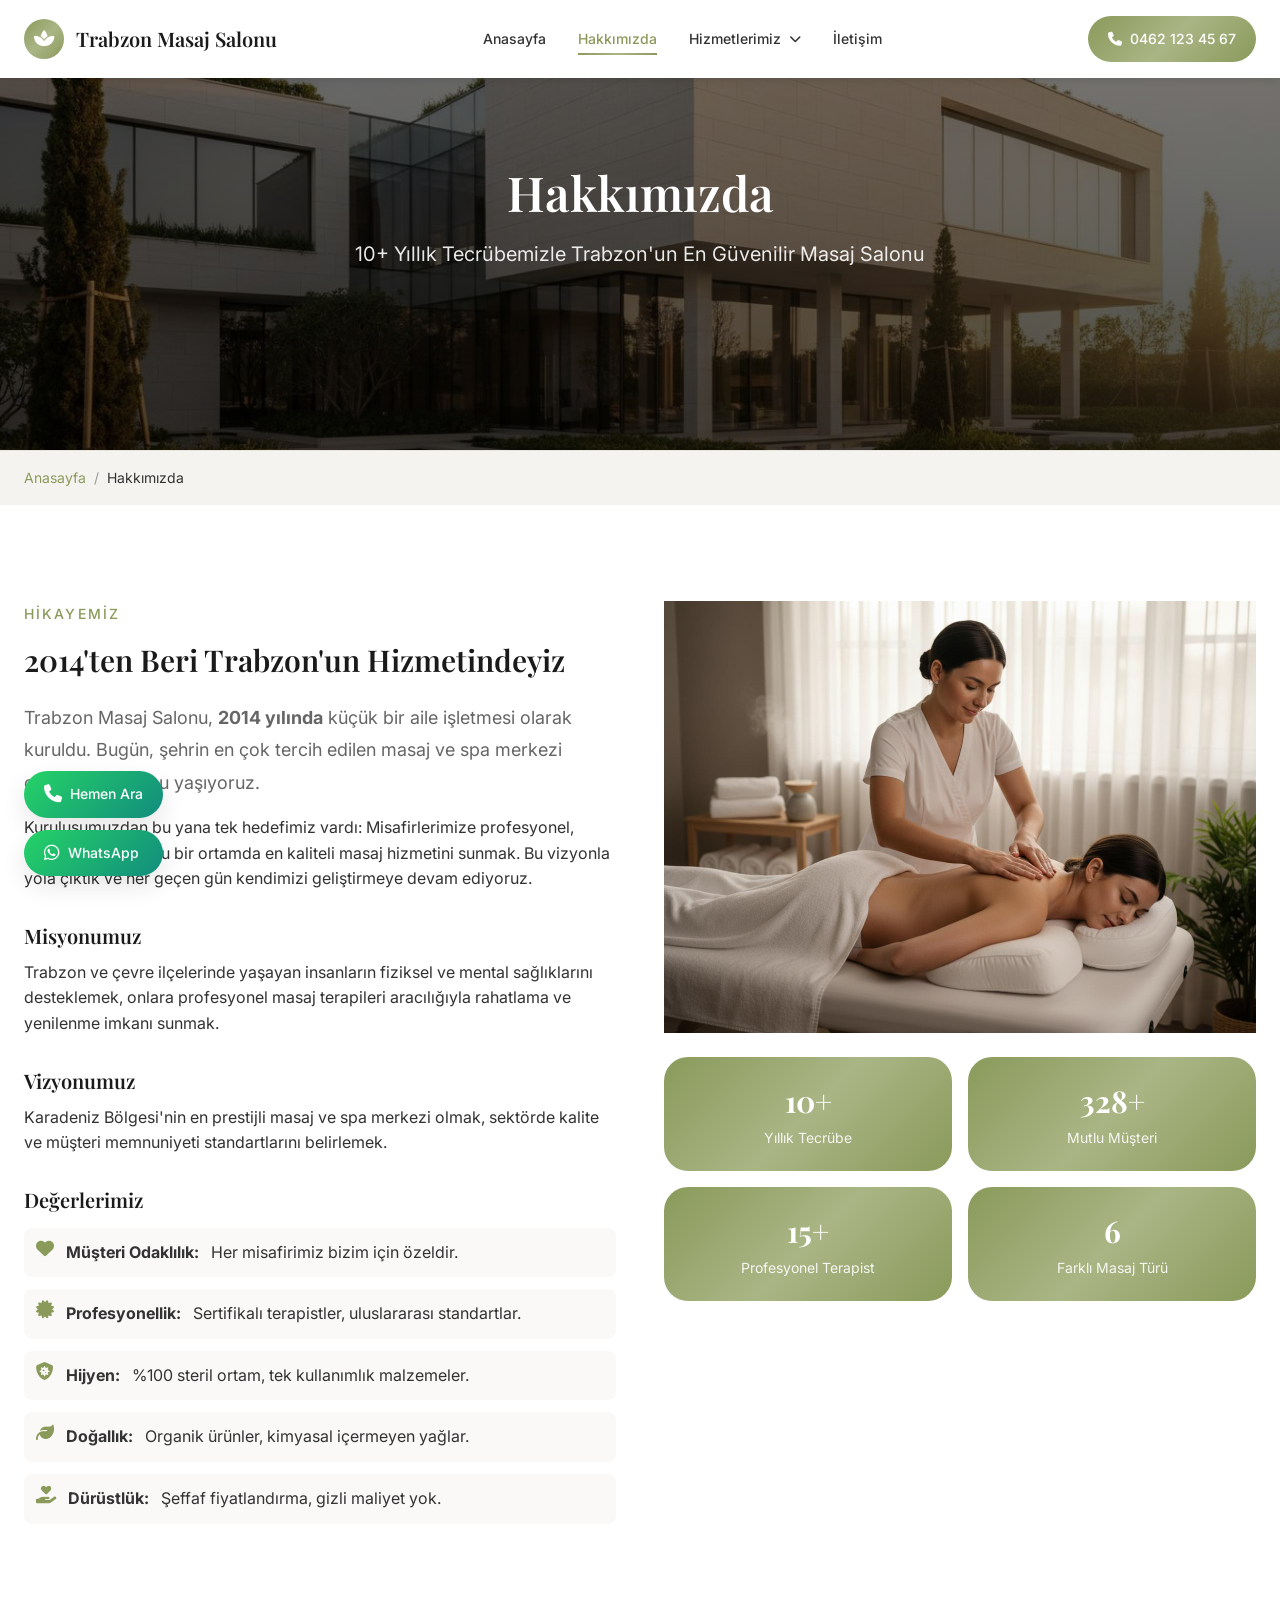
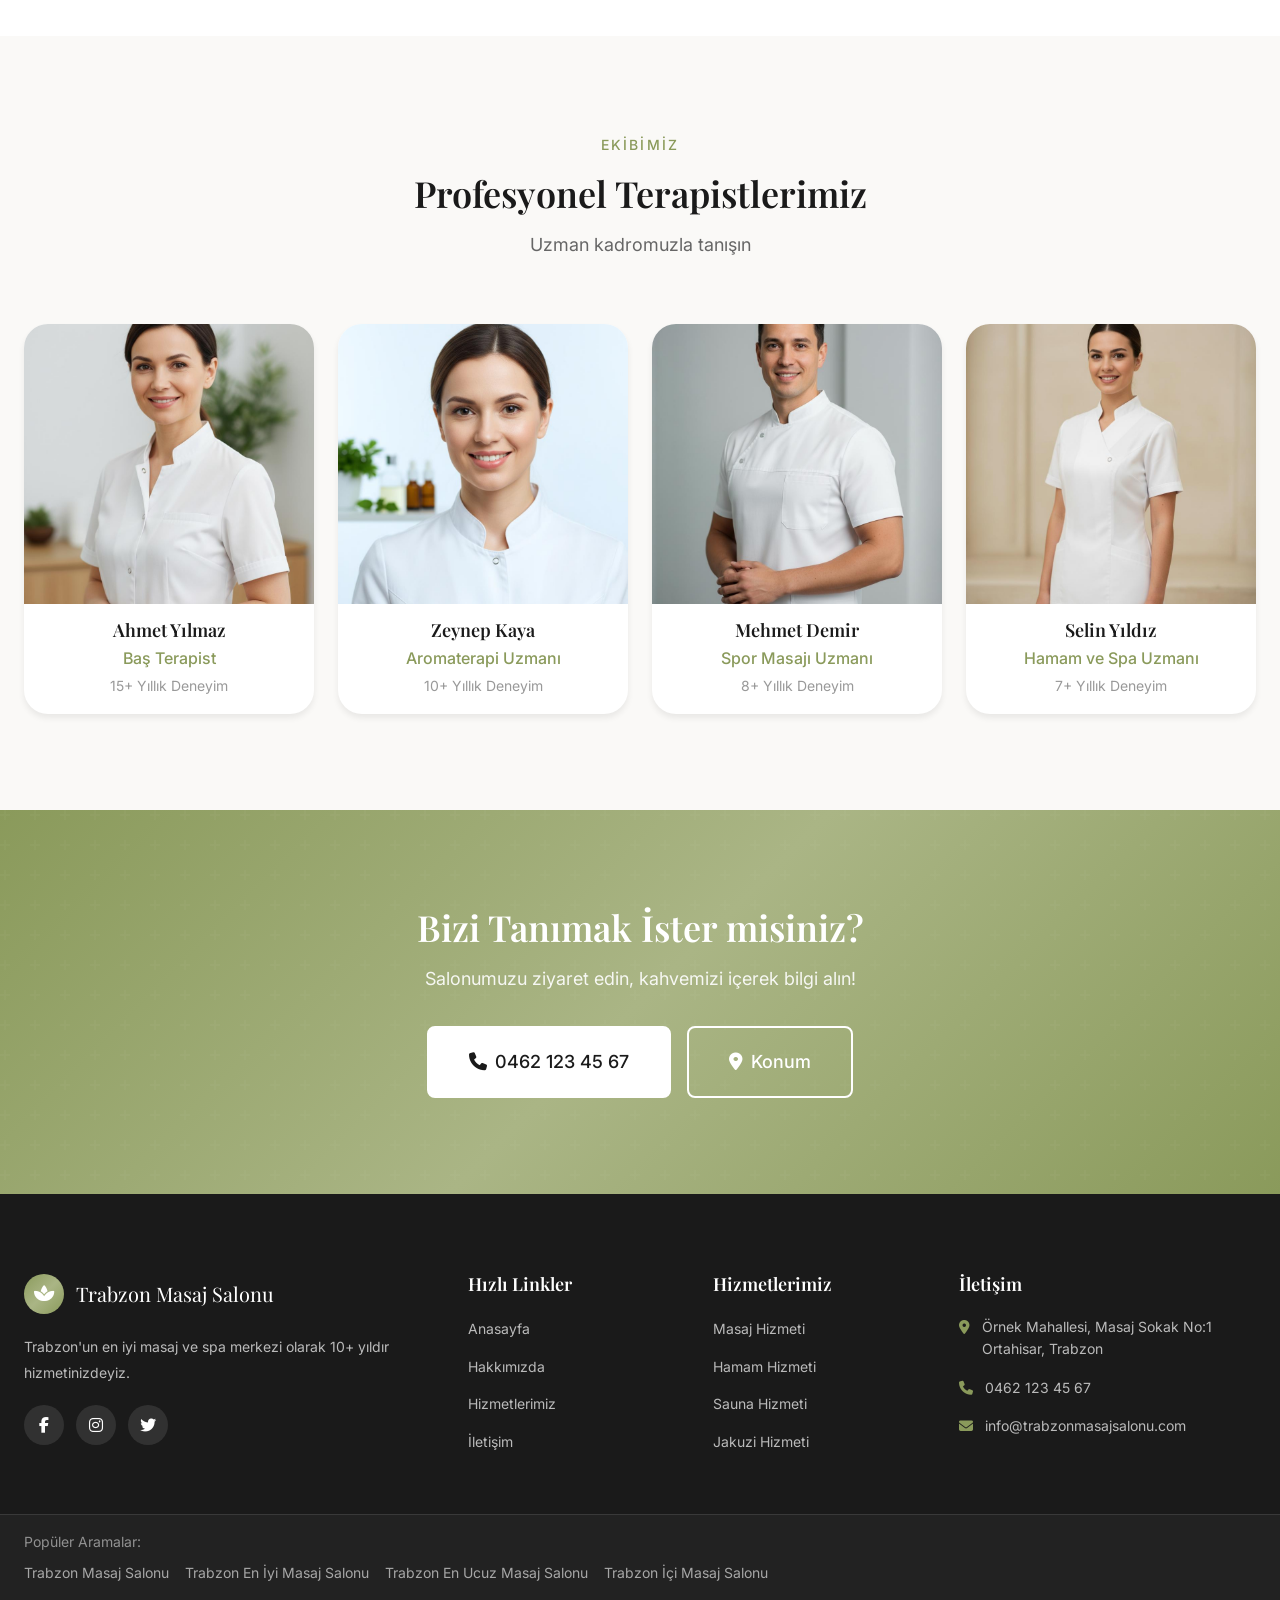
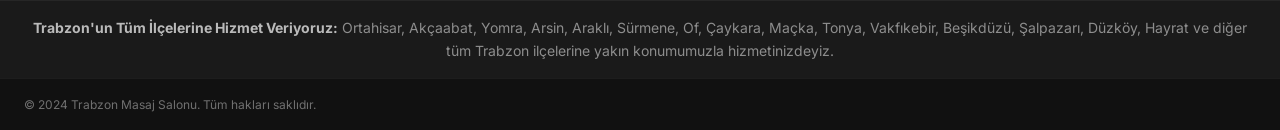
==== hakkimizda.html @ 6f5cb48b "Proje dosyaları eklendi" ====
<!DOCTYPE html>
<html lang="tr">
<head>
    <meta charset="UTF-8">
    <meta name="viewport" content="width=device-width, initial-scale=1.0">
    <title>Hakkımızda | Trabzon Masaj Salonu | 10+ Yıllık Tecrübe</title>
    <meta name="description" content="Trabzon Masaj Salonu olarak 2014'ten beri profesyonel masaj ve spa hizmetleri sunuyoruz. Misyonumuz, vizyonumuz ve değerlerimiz hakkında bilgi alın.">
    <meta name="keywords" content="trabzon masaj salonu hakkında, trabzon spa merkezi, trabzon masaj hizmetleri">
    <meta name="robots" content="index, follow">
    <link rel="canonical" href="https://trabzonmasajsalonu.com/hakkimizda">
    <link rel="preconnect" href="https://fonts.googleapis.com">
    <link rel="preconnect" href="https://fonts.gstatic.com" crossorigin>
    <link href="https://fonts.googleapis.com/css2?family=Playfair+Display:wght@400;500;600;700&family=Inter:wght@300;400;500;600&display=swap" rel="stylesheet">
    <link rel="stylesheet" href="https://cdnjs.cloudflare.com/ajax/libs/font-awesome/6.4.0/css/all.min.css">
    <link rel="stylesheet" href="css/style.css">
    <script type="application/ld+json">
    {
        "@context": "https://schema.org",
        "@type": "AboutPage",
        "name": "Hakkımızda - Trabzon Masaj Salonu",
        "description": "Trabzon Masaj Salonu olarak 2014'ten beri profesyonel masaj ve spa hizmetleri sunuyoruz.",
        "url": "https://trabzonmasajsalonu.com/hakkimizda.html",
        "mainEntity": {
            "@type": "LocalBusiness",
            "name": "Trabzon Masaj Salonu",
            "foundingDate": "2014",
            "description": "Trabzon'un önde gelen masaj ve spa merkezi"
        }
    }
    </script>
</head>
<body>
    <header class="header scrolled" id="header">
        <div class="container">
            <nav class="navbar">
                <a href="/" class="logo">
                    <span class="logo-icon"><i class="fas fa-spa"></i></span>
                    <span class="logo-text">Trabzon Masaj Salonu</span>
                </a>
                <button class="mobile-menu-toggle" id="mobileMenuToggle" aria-label="Menüyü Aç/Kapat">
                    <span class="hamburger"></span>
                </button>
                <ul class="nav-menu" id="navMenu">
                    <li class="nav-item"><a href="/" class="nav-link">Anasayfa</a></li>
                    <li class="nav-item"><a href="hakkimizda" class="nav-link active">Hakkımızda</a></li>
                    <li class="nav-item dropdown">
                        <a href="#" class="nav-link dropdown-toggle">Hizmetlerimiz<i class="fas fa-chevron-down dropdown-icon"></i></a>
                        <ul class="dropdown-menu">
                            <li><a href="hizmetler/masaj-hizmeti" class="dropdown-link">Masaj Hizmeti</a></li>
                            <li><a href="hizmetler/hamam-hizmeti" class="dropdown-link">Hamam Hizmeti</a></li>
                            <li><a href="hizmetler/sauna-hizmeti" class="dropdown-link">Sauna Hizmeti</a></li>
                            <li><a href="hizmetler/jakuzi-hizmeti" class="dropdown-link">Jakuzi Hizmeti</a></li>
                        </ul>
                    </li>
                    <li class="nav-item"><a href="iletisim" class="nav-link">İletişim</a></li>
                </ul>
                <a href="tel:+904621234567" class="header-phone"><i class="fas fa-phone"></i><span>0462 123 45 67</span></a>
            </nav>
        </div>
    </header>

    <section class="page-header">
        <div class="page-header-overlay"></div>
        <div class="container">
            <div class="page-header-content">
                <h1 class="page-title">Hakkımızda</h1>
                <p class="page-subtitle">10+ Yıllık Tecrübemizle Trabzon'un En Güvenilir Masaj Salonu</p>
            </div>
        </div>
    </section>

    <nav class="breadcrumbs" aria-label="Breadcrumb">
        <div class="container">
            <ol class="breadcrumbs-list">
                <li class="breadcrumb-item"><a href="/">Anasayfa</a></li>
                <li class="breadcrumb-item active">Hakkımızda</li>
            </ol>
        </div>
    </nav>

    <section class="about-detail section-padding">
        <div class="container">
            <div class="about-detail-grid">
                <div class="about-detail-content">
                    <span class="section-subtitle">Hikayemiz</span>
                    <h2 class="section-title">2014'ten Beri Trabzon'un Hizmetindeyiz</h2>
                    <p class="lead-text">Trabzon Masaj Salonu, <strong>2014 yılında</strong> küçük bir aile işletmesi olarak kuruldu. Bugün, şehrin en çok tercih edilen masaj ve spa merkezi olmanın gururunu yaşıyoruz.</p>
                    <p>Kuruluşumuzdan bu yana tek hedefimiz vardı: Misafirlerimize profesyonel, hijyenik ve konforlu bir ortamda en kaliteli masaj hizmetini sunmak. Bu vizyonla yola çıktık ve her geçen gün kendimizi geliştirmeye devam ediyoruz.</p>
                    
                    <h3>Misyonumuz</h3>
                    <p>Trabzon ve çevre ilçelerinde yaşayan insanların fiziksel ve mental sağlıklarını desteklemek, onlara profesyonel masaj terapileri aracılığıyla rahatlama ve yenilenme imkanı sunmak.</p>
                    
                    <h3>Vizyonumuz</h3>
                    <p>Karadeniz Bölgesi'nin en prestijli masaj ve spa merkezi olmak, sektörde kalite ve müşteri memnuniyeti standartlarını belirlemek.</p>
                    
                    <h3>Değerlerimiz</h3>
                    <ul class="values-list">
                        <li><i class="fas fa-heart"></i> <strong>Müşteri Odaklılık:</strong> Her misafirimiz bizim için özeldir.</li>
                        <li><i class="fas fa-certificate"></i> <strong>Profesyonellik:</strong> Sertifikalı terapistler, uluslararası standartlar.</li>
                        <li><i class="fas fa-shield-virus"></i> <strong>Hijyen:</strong> %100 steril ortam, tek kullanımlık malzemeler.</li>
                        <li><i class="fas fa-leaf"></i> <strong>Doğallık:</strong> Organik ürünler, kimyasal içermeyen yağlar.</li>
                        <li><i class="fas fa-hand-holding-heart"></i> <strong>Dürüstlük:</strong> Şeffaf fiyatlandırma, gizli maliyet yok.</li>
                    </ul>
                </div>
                <div class="about-detail-images">
                    <img src="images/about-detail-1.jpg" alt="Trabzon Masaj Salonu Tarihçe" loading="lazy">
                    <div class="stats-box">
                        <div class="stat-item">
                            <span class="stat-number">10+</span>
                            <span class="stat-label">Yıllık Tecrübe</span>
                        </div>
                        <div class="stat-item">
                            <span class="stat-number">328+</span>
                            <span class="stat-label">Mutlu Müşteri</span>
                        </div>
                        <div class="stat-item">
                            <span class="stat-number">15+</span>
                            <span class="stat-label">Profesyonel Terapist</span>
                        </div>
                        <div class="stat-item">
                            <span class="stat-number">6</span>
                            <span class="stat-label">Farklı Masaj Türü</span>
                        </div>
                    </div>
                </div>
            </div>
        </div>
    </section>

    <section class="team section-padding bg-light">
        <div class="container">
            <div class="section-header">
                <span class="section-subtitle">Ekibimiz</span>
                <h2 class="section-title">Profesyonel Terapistlerimiz</h2>
                <p class="section-description">Uzman kadromuzla tanışın</p>
            </div>
            <div class="team-grid">
                <div class="team-card">
                    <img src="images/team-1.jpg" alt="Ahmet Yılmaz - Baş Terapist" loading="lazy">
                    <h4>Ahmet Yılmaz</h4>
                    <p>Baş Terapist</p>
                    <span>15+ Yıllık Deneyim</span>
                </div>
                <div class="team-card">
                    <img src="images/team-2.jpg" alt="Zeynep Kaya - Aromaterapi Uzmanı" loading="lazy">
                    <h4>Zeynep Kaya</h4>
                    <p>Aromaterapi Uzmanı</p>
                    <span>10+ Yıllık Deneyim</span>
                </div>
                <div class="team-card">
                    <img src="images/team-3.jpg" alt="Mehmet Demir - Spor Masajı Uzmanı" loading="lazy">
                    <h4>Mehmet Demir</h4>
                    <p>Spor Masajı Uzmanı</p>
                    <span>8+ Yıllık Deneyim</span>
                </div>
                <div class="team-card">
                    <img src="images/team-4.jpg" alt="Selin Yıldız - Hamam ve Spa Uzmanı" loading="lazy">
                    <h4>Selin Yıldız</h4>
                    <p>Hamam ve Spa Uzmanı</p>
                    <span>7+ Yıllık Deneyim</span>
                </div>
            </div>
        </div>
    </section>

    <section class="cta section-padding">
        <div class="container">
            <div class="cta-content">
                <h2 class="cta-title">Bizi Tanımak İster misiniz?</h2>
                <p class="cta-text">Salonumuzu ziyaret edin, kahvemizi içerek bilgi alın!</p>
                <div class="cta-buttons">
                    <a href="tel:+904621234567" class="btn btn-white btn-large"><i class="fas fa-phone"></i> 0462 123 45 67</a>
                    <a href="iletisim" class="btn btn-outline-white btn-large"><i class="fas fa-map-marker-alt"></i> Konum</a>
                </div>
            </div>
        </div>
    </section>

    <footer class="footer">
        <div class="footer-main">
            <div class="container">
                <div class="footer-grid">
                    <div class="footer-col footer-about">
                        <a href="/" class="footer-logo"><i class="fas fa-spa"></i><span>Trabzon Masaj Salonu</span></a>
                        <p class="footer-text">Trabzon'un en iyi masaj ve spa merkezi olarak 10+ yıldır hizmetinizdeyiz.</p>
                        <div class="footer-social">
                            <a href="#" aria-label="Facebook"><i class="fab fa-facebook-f"></i></a>
                            <a href="#" aria-label="Instagram"><i class="fab fa-instagram"></i></a>
                            <a href="#" aria-label="Twitter"><i class="fab fa-twitter"></i></a>
                        </div>
                    </div>
                    <div class="footer-col">
                        <h4 class="footer-title">Hızlı Linkler</h4>
                        <ul class="footer-links">
                            <li><a href="/">Anasayfa</a></li>
                            <li><a href="hakkimizda">Hakkımızda</a></li>
                            <li><a href="hizmetler/masaj-hizmeti">Hizmetlerimiz</a></li>
                            <li><a href="iletisim">İletişim</a></li>
                        </ul>
                    </div>
                    <div class="footer-col">
                        <h4 class="footer-title">Hizmetlerimiz</h4>
                        <ul class="footer-links">
                            <li><a href="hizmetler/masaj-hizmeti">Masaj Hizmeti</a></li>
                            <li><a href="hizmetler/hamam-hizmeti">Hamam Hizmeti</a></li>
                            <li><a href="hizmetler/sauna-hizmeti">Sauna Hizmeti</a></li>
                            <li><a href="hizmetler/jakuzi-hizmeti">Jakuzi Hizmeti</a></li>
                        </ul>
                    </div>
                    <div class="footer-col">
                        <h4 class="footer-title">İletişim</h4>
                        <ul class="footer-contact">
                            <li><i class="fas fa-map-marker-alt"></i><span>Örnek Mahallesi, Masaj Sokak No:1<br>Ortahisar, Trabzon</span></li>
                            <li><i class="fas fa-phone"></i><a href="tel:+904621234567">0462 123 45 67</a></li>
                            <li><i class="fas fa-envelope"></i><a href="mailto:info@trabzonmasajsalonu.com">info@trabzonmasajsalonu.com</a></li>
                        </ul>
                    </div>
                </div>
            </div>
        </div>
        <div class="footer-internal-links">
            <div class="container">
                <p class="internal-links-title">Popüler Aramalar:</p>
                <nav class="internal-links-nav">
                    <a href="trabzon-masaj-salonu">Trabzon Masaj Salonu</a>
                    <a href="trabzon-en-iyi-masaj-salonu">Trabzon En İyi Masaj Salonu</a>
                    <a href="trabzon-en-ucuz-masaj-salonu">Trabzon En Ucuz Masaj Salonu</a>
                    <a href="trabzon-ici-masaj-salonu">Trabzon İçi Masaj Salonu</a>
                </nav>
            </div>
        </div>
        <div class="footer-local-seo">
            <div class="container">
                <p><strong>Trabzon'un Tüm İlçelerine Hizmet Veriyoruz:</strong> Ortahisar, Akçaabat, Yomra, Arsin, Araklı, Sürmene, Of, Çaykara, Maçka, Tonya, Vakfıkebir, Beşikdüzü, Şalpazarı, Düzköy, Hayrat ve diğer tüm Trabzon ilçelerine yakın konumumuzla hizmetinizdeyiz.</p>
            </div>
        </div>
        <div class="footer-bottom">
            <div class="container">
                <p class="copyright">&copy; 2024 Trabzon Masaj Salonu. Tüm hakları saklıdır.</p>
            </div>
        </div>
    </footer>

    <div class="fixed-contact-buttons">
        <a href="tel:+904621234567" class="fixed-btn fixed-call" aria-label="Hemen Ara"><i class="fas fa-phone"></i><span class="fixed-btn-text">Hemen Ara</span></a>
        <a href="https://wa.me/905551234567" class="fixed-btn fixed-whatsapp" target="_blank" rel="noopener noreferrer" aria-label="WhatsApp"><i class="fab fa-whatsapp"></i><span class="fixed-btn-text">WhatsApp</span></a>
    </div>

    <button class="back-to-top" id="backToTop" aria-label="Yukarı Çık"><i class="fas fa-chevron-up"></i></button>
    <script src="js/main.js"></script>
</body>
</html>
---- css/style.css ----
/* ============================================
   TRABZON MASAJ SALONU - MODERN CSS
   Tema: Beyaz ve Krem Tonları - Minimalist
   ============================================ */

/* CSS Variables */
:root {
    /* Renk Paleti - Beyaz ve Krem Tonları */
    --color-primary: #1a1a1a;
    --color-secondary: #4a4a4a;
    --color-accent: #8a9a5b;
    --color-accent-dark: #6e7a48;
    --color-bg: #ffffff;
    --color-bg-light: #faf9f7;
    --color-bg-cream: #f5f3ef;
    --color-bg-warm: #f0ece5;
    --color-text: #333333;
    --color-text-light: #666666;
    --color-text-muted: #999999;
    --color-border: #e8e4dc;
    --color-white: #ffffff;
    --color-black: #000000;
    
    /* Gradients */
    --gradient-overlay: linear-gradient(rgba(0, 0, 0, 0.4), rgba(0, 0, 0, 0.6));
    --gradient-gold: linear-gradient(135deg, #8a9a5b 0%, #aab585 50%, #8a9a5b 100%);
    
    /* Typography */
    --font-heading: 'Playfair Display', serif;
    --font-body: 'Inter', sans-serif;
    
    /* Font Sizes */
    --text-xs: 0.75rem;
    --text-sm: 0.875rem;
    --text-base: 1rem;
    --text-lg: 1.125rem;
    --text-xl: 1.25rem;
    --text-2xl: 1.5rem;
    --text-3xl: 1.875rem;
    --text-4xl: 2.25rem;
    --text-5xl: 3rem;
    --text-6xl: 3.75rem;
    
    /* Spacing */
    --space-1: 0.25rem;
    --space-2: 0.5rem;
    --space-3: 0.75rem;
    --space-4: 1rem;
    --space-5: 1.25rem;
    --space-6: 1.5rem;
    --space-8: 2rem;
    --space-10: 2.5rem;
    --space-12: 3rem;
    --space-16: 4rem;
    --space-20: 5rem;
    --space-24: 6rem;
    
    /* Border Radius */
    --radius-sm: 0.25rem;
    --radius-md: 0.5rem;
    --radius-lg: 1rem;
    --radius-xl: 1.5rem;
    --radius-full: 9999px;
    
    /* Shadows */
    --shadow-sm: 0 1px 2px rgba(0, 0, 0, 0.05);
    --shadow-md: 0 4px 6px rgba(0, 0, 0, 0.07);
    --shadow-lg: 0 10px 25px rgba(0, 0, 0, 0.1);
    --shadow-xl: 0 20px 40px rgba(0, 0, 0, 0.15);
    --shadow-gold: 0 10px 30px rgba(138, 154, 91, 0.3);
    
    /* Transitions */
    --transition-fast: 0.15s ease;
    --transition-base: 0.3s ease;
    --transition-slow: 0.5s ease;
    
    /* Container */
    --container-max: 1280px;
    --container-padding: 1.5rem;
}

/* Reset & Base */
*, *::before, *::after {
    box-sizing: border-box;
    margin: 0;
    padding: 0;
}

html {
    scroll-behavior: smooth;
    font-size: 16px;
}

body {
    font-family: var(--font-body);
    font-size: var(--text-base);
    line-height: 1.6;
    color: var(--color-text);
    background-color: var(--color-bg);
    -webkit-font-smoothing: antialiased;
    -moz-osx-font-smoothing: grayscale;
}

img {
    max-width: 100%;
    height: auto;
    display: block;
}

a {
    text-decoration: none;
    color: inherit;
    transition: var(--transition-base);
}

ul, ol {
    list-style: none;
}

button {
    cursor: pointer;
    border: none;
    background: none;
    font-family: inherit;
}

/* Typography */
h1, h2, h3, h4, h5, h6 {
    font-family: var(--font-heading);
    font-weight: 600;
    line-height: 1.2;
    color: var(--color-primary);
}

h1 { font-size: var(--text-5xl); }
h2 { font-size: var(--text-4xl); }
h3 { font-size: var(--text-3xl); }
h4 { font-size: var(--text-2xl); }
h5 { font-size: var(--text-xl); }
h6 { font-size: var(--text-lg); }

p {
    margin-bottom: var(--space-4);
}

/* Container */
.container {
    max-width: var(--container-max);
    margin: 0 auto;
    padding: 0 var(--container-padding);
}

/* Section Padding */
.section-padding {
    padding: var(--space-24) 0;
}

.bg-light {
    background-color: var(--color-bg-light);
}

/* Section Header */
.section-header {
    text-align: center;
    max-width: 700px;
    margin: 0 auto var(--space-16);
}

.section-subtitle {
    display: inline-block;
    font-family: var(--font-body);
    font-size: var(--text-sm);
    font-weight: 500;
    text-transform: uppercase;
    letter-spacing: 0.15em;
    color: var(--color-accent);
    margin-bottom: var(--space-4);
}

.section-title {
    font-size: var(--text-4xl);
    margin-bottom: var(--space-4);
    color: var(--color-primary);
}

.section-description {
    font-size: var(--text-lg);
    color: var(--color-text-light);
    margin-bottom: 0;
}

/* Buttons */
.btn {
    display: inline-flex;
    align-items: center;
    justify-content: center;
    gap: var(--space-2);
    padding: var(--space-4) var(--space-8);
    font-family: var(--font-body);
    font-size: var(--text-base);
    font-weight: 500;
    border-radius: var(--radius-md);
    transition: var(--transition-base);
    cursor: pointer;
    border: 2px solid transparent;
}

.btn-primary {
    background-color: var(--color-accent);
    color: var(--color-white);
    border-color: var(--color-accent);
}

.btn-primary:hover {
    background-color: var(--color-accent-dark);
    border-color: var(--color-accent-dark);
    transform: translateY(-2px);
    box-shadow: var(--shadow-gold);
}

.btn-outline {
    background-color: transparent;
    color: var(--color-white);
    border-color: var(--color-white);
}

.btn-outline:hover {
    background-color: var(--color-white);
    color: var(--color-primary);
}

.btn-white {
    background-color: var(--color-white);
    color: var(--color-primary);
    border-color: var(--color-white);
}

.btn-white:hover {
    background-color: var(--color-bg-cream);
    border-color: var(--color-bg-cream);
    transform: translateY(-2px);
}

.btn-outline-white {
    background-color: transparent;
    color: var(--color-white);
    border-color: var(--color-white);
}

.btn-outline-white:hover {
    background-color: var(--color-white);
    color: var(--color-primary);
}

.btn-large {
    padding: var(--space-5) var(--space-10);
    font-size: var(--text-lg);
}

/* Header */
.header {
    position: fixed;
    top: 0;
    left: 0;
    right: 0;
    z-index: 1000;
    background-color: var(--color-white);
    box-shadow: var(--shadow-md);
    transition: var(--transition-base);
    padding: var(--space-4) 0;
}

.header.scrolled {
    background-color: var(--color-white);
    box-shadow: var(--shadow-md);
    padding: var(--space-2) 0;
}

.navbar {
    display: flex;
    align-items: center;
    justify-content: space-between;
    gap: var(--space-6);
}

.logo {
    display: flex;
    align-items: center;
    gap: var(--space-3);
    font-family: var(--font-heading);
    font-size: var(--text-xl);
    font-weight: 600;
    color: var(--color-primary);
    transition: var(--transition-base);
}

.header.scrolled .logo {
    color: var(--color-primary);
}

.logo-icon {
    width: 40px;
    height: 40px;
    display: flex;
    align-items: center;
    justify-content: center;
    background: var(--gradient-gold);
    border-radius: var(--radius-full);
    color: var(--color-white);
    font-size: var(--text-lg);
}

.nav-menu {
    display: flex;
    align-items: center;
    gap: var(--space-8);
}

.nav-link {
    font-size: var(--text-sm);
    font-weight: 500;
    color: var(--color-text);
    padding: var(--space-2) 0;
    position: relative;
    transition: var(--transition-base);
}

.header.scrolled .nav-link {
    color: var(--color-text);
}

.nav-link::after {
    content: '';
    position: absolute;
    bottom: 0;
    left: 0;
    width: 0;
    height: 2px;
    background: var(--gradient-gold);
    transition: var(--transition-base);
}

.nav-link:hover::after,
.nav-link.active::after {
    width: 100%;
}

.nav-link:hover,
.nav-link.active {
    color: var(--color-accent);
}

/* Dropdown */
.dropdown {
    position: relative;
}

.dropdown-toggle {
    display: flex;
    align-items: center;
    gap: var(--space-2);
}

.dropdown-icon {
    font-size: var(--text-xs);
    transition: var(--transition-base);
}

.dropdown:hover .dropdown-icon {
    transform: rotate(180deg);
}

.dropdown-menu {
    position: absolute;
    top: 100%;
    left: 0;
    min-width: 220px;
    background-color: var(--color-white);
    border-radius: var(--radius-lg);
    box-shadow: var(--shadow-xl);
    padding: var(--space-2);
    opacity: 0;
    visibility: hidden;
    transform: translateY(10px);
    transition: var(--transition-base);
    margin-top: var(--space-2);
}

.dropdown:hover .dropdown-menu {
    opacity: 1;
    visibility: visible;
    transform: translateY(0);
}

.dropdown-link {
    display: block;
    padding: var(--space-3) var(--space-4);
    font-size: var(--text-sm);
    color: var(--color-text);
    border-radius: var(--radius-md);
    transition: var(--transition-base);
}

.dropdown-link:hover {
    background-color: var(--color-bg-cream);
    color: var(--color-accent);
}

/* Header Phone */
.header-phone {
    display: flex;
    align-items: center;
    gap: var(--space-2);
    padding: var(--space-3) var(--space-5);
    background: var(--gradient-gold);
    color: var(--color-white);
    border-radius: var(--radius-full);
    font-size: var(--text-sm);
    font-weight: 500;
    transition: var(--transition-base);
}

.header-phone:hover {
    transform: translateY(-2px);
    box-shadow: var(--shadow-gold);
}

/* Mobile Menu Toggle */
.mobile-menu-toggle {
    display: none;
    width: 40px;
    height: 40px;
    flex-direction: column;
    align-items: center;
    justify-content: center;
    gap: 6px;
    z-index: 1001;
}

.hamburger,
.hamburger::before,
.hamburger::after {
    display: block;
    width: 24px;
    height: 2px;
    background-color: var(--color-primary);
    transition: var(--transition-base);
}

.header.scrolled .hamburger,
.header.scrolled .hamburger::before,
.header.scrolled .hamburger::after {
    background-color: var(--color-primary);
}

.hamburger {
    position: relative;
}

.hamburger::before,
.hamburger::after {
    content: '';
    position: absolute;
}

.hamburger::before {
    top: -8px;
}

.hamburger::after {
    top: 8px;
}

.mobile-menu-toggle.active .hamburger {
    background-color: transparent;
}

.mobile-menu-toggle.active .hamburger::before {
    top: 0;
    transform: rotate(45deg);
    background-color: var(--color-primary);
}

.mobile-menu-toggle.active .hamburger::after {
    top: 0;
    transform: rotate(-45deg);
    background-color: var(--color-primary);
}

/* Hero Slider */
.hero-slider {
    position: relative;
    height: 100vh;
    min-height: 700px;
    overflow: hidden;
}

.slider-container {
    position: relative;
    height: 100%;
    width: 100%;
}

.slide {
    position: absolute;
    top: 0;
    left: 0;
    width: 100%;
    height: 100%;
    background-size: cover;
    background-position: center;
    opacity: 0;
    visibility: hidden;
    transition: opacity 1s ease, visibility 1s ease;
}

.slide.active {
    opacity: 1;
    visibility: visible;
}

.slide-overlay {
    position: absolute;
    top: 0;
    left: 0;
    width: 100%;
    height: 100%;
    background: var(--gradient-overlay);
}

.slide-content {
    position: absolute;
    top: 50%;
    left: 50%;
    transform: translate(-50%, -50%);
    text-align: center;
    color: var(--color-white);
    max-width: 800px;
    padding: 0 var(--container-padding);
    z-index: 2;
}

.slide-title {
    font-size: var(--text-5xl);
    color: var(--color-white);
    margin-bottom: var(--space-6);
    opacity: 0;
    transform: translateY(30px);
    transition: opacity 0.8s ease 0.3s, transform 0.8s ease 0.3s;
}

.slide.active .slide-title {
    opacity: 1;
    transform: translateY(0);
}

.slide-description {
    font-size: var(--text-xl);
    margin-bottom: var(--space-8);
    opacity: 0;
    transform: translateY(30px);
    transition: opacity 0.8s ease 0.5s, transform 0.8s ease 0.5s;
}

.slide.active .slide-description {
    opacity: 1;
    transform: translateY(0);
}

.slide-buttons {
    display: flex;
    gap: var(--space-4);
    justify-content: center;
    opacity: 0;
    transform: translateY(30px);
    transition: opacity 0.8s ease 0.7s, transform 0.8s ease 0.7s;
}

.slide.active .slide-buttons {
    opacity: 1;
    transform: translateY(0);
}

/* Slider Controls */
.slider-controls {
    position: absolute;
    bottom: var(--space-8);
    left: 50%;
    transform: translateX(-50%);
    display: flex;
    align-items: center;
    gap: var(--space-6);
    z-index: 10;
}

.slider-btn {
    width: 50px;
    height: 50px;
    display: flex;
    align-items: center;
    justify-content: center;
    background-color: rgba(255, 255, 255, 0.1);
    backdrop-filter: blur(10px);
    border: 1px solid rgba(255, 255, 255, 0.2);
    border-radius: var(--radius-full);
    color: var(--color-white);
    font-size: var(--text-lg);
    transition: var(--transition-base);
}

.slider-btn:hover {
    background-color: var(--color-accent);
    border-color: var(--color-accent);
}

.slider-dots {
    display: flex;
    gap: var(--space-3);
}

.dot {
    width: 12px;
    height: 12px;
    border-radius: var(--radius-full);
    background-color: rgba(255, 255, 255, 0.3);
    transition: var(--transition-base);
}

.dot.active {
    background-color: var(--color-accent);
    width: 30px;
    border-radius: var(--radius-full);
}

/* Features Section */
.features-grid {
    display: grid;
    grid-template-columns: repeat(4, 1fr);
    gap: var(--space-8);
}

.feature-card {
    text-align: center;
    padding: var(--space-8);
    background-color: var(--color-white);
    border-radius: var(--radius-xl);
    box-shadow: var(--shadow-md);
    transition: var(--transition-base);
}

.feature-card:hover {
    transform: translateY(-10px);
    box-shadow: var(--shadow-xl);
}

.feature-icon {
    width: 80px;
    height: 80px;
    display: flex;
    align-items: center;
    justify-content: center;
    margin: 0 auto var(--space-6);
    background: var(--gradient-gold);
    border-radius: var(--radius-full);
    color: var(--color-white);
    font-size: var(--text-3xl);
}

.feature-title {
    font-size: var(--text-xl);
    margin-bottom: var(--space-3);
}

.feature-text {
    color: var(--color-text-light);
    margin-bottom: 0;
    font-size: var(--text-sm);
}

/* Services Section */
.services-grid {
    display: grid;
    grid-template-columns: repeat(4, 1fr);
    gap: var(--space-6);
}

.service-card {
    background-color: var(--color-white);
    border-radius: var(--radius-xl);
    overflow: hidden;
    box-shadow: var(--shadow-md);
    transition: var(--transition-base);
}

.service-card:hover {
    transform: translateY(-10px);
    box-shadow: var(--shadow-xl);
}

.service-image {
    position: relative;
    height: 240px;
    overflow: hidden;
}

.service-image img {
    width: 100%;
    height: 100%;
    object-fit: cover;
    transition: var(--transition-slow);
}

.service-card:hover .service-image img {
    transform: scale(1.1);
}

.service-overlay {
    position: absolute;
    top: 0;
    left: 0;
    width: 100%;
    height: 100%;
    background-color: rgba(0, 0, 0, 0.5);
    display: flex;
    align-items: center;
    justify-content: center;
    opacity: 0;
    transition: var(--transition-base);
}

.service-card:hover .service-overlay {
    opacity: 1;
}

.service-content {
    padding: var(--space-6);
}

.service-title {
    font-size: var(--text-xl);
    margin-bottom: var(--space-3);
}

.service-text {
    color: var(--color-text-light);
    font-size: var(--text-sm);
    margin-bottom: var(--space-4);
}

.service-link {
    display: inline-flex;
    align-items: center;
    gap: var(--space-2);
    font-size: var(--text-sm);
    font-weight: 500;
    color: var(--color-accent);
    transition: var(--transition-base);
}

.service-link:hover {
    gap: var(--space-3);
}

/* About Section */
.about-grid {
    display: grid;
    grid-template-columns: 1fr 1fr;
    gap: var(--space-16);
    align-items: center;
}

.about-images {
    position: relative;
}

.about-image-main {
    border-radius: var(--radius-xl);
    overflow: hidden;
    box-shadow: var(--shadow-xl);
}

.about-image-main img {
    width: 100%;
    height: 500px;
    object-fit: cover;
}

.about-image-secondary {
    position: absolute;
    bottom: -40px;
    right: -40px;
    width: 280px;
    border-radius: var(--radius-xl);
    overflow: hidden;
    box-shadow: var(--shadow-xl);
    border: 5px solid var(--color-white);
}

.about-image-secondary img {
    width: 100%;
    height: 200px;
    object-fit: cover;
}

.about-badge {
    position: absolute;
    top: -20px;
    left: -20px;
    width: 120px;
    height: 120px;
    background: var(--gradient-gold);
    border-radius: var(--radius-full);
    display: flex;
    flex-direction: column;
    align-items: center;
    justify-content: center;
    color: var(--color-white);
    box-shadow: var(--shadow-gold);
}

.badge-number {
    font-family: var(--font-heading);
    font-size: var(--text-3xl);
    font-weight: 700;
    line-height: 1;
}

.badge-text {
    font-size: var(--text-xs);
    text-align: center;
    line-height: 1.3;
    margin-top: var(--space-1);
}

.about-content .section-title {
    margin-bottom: var(--space-6);
}

.about-text {
    color: var(--color-text-light);
    margin-bottom: var(--space-4);
}

.about-features {
    margin: var(--space-6) 0;
}

.about-features li {
    display: flex;
    align-items: center;
    gap: var(--space-3);
    margin-bottom: var(--space-3);
    color: var(--color-text);
}

.about-features li i {
    width: 24px;
    height: 24px;
    display: flex;
    align-items: center;
    justify-content: center;
    background-color: var(--color-accent);
    color: var(--color-white);
    border-radius: var(--radius-full);
    font-size: var(--text-xs);
}

/* Testimonials Section */
.testimonials-grid {
    display: grid;
    grid-template-columns: repeat(3, 1fr);
    gap: var(--space-8);
}

.testimonial-card {
    background-color: var(--color-white);
    padding: var(--space-8);
    border-radius: var(--radius-xl);
    box-shadow: var(--shadow-md);
    transition: var(--transition-base);
}

.testimonial-card:hover {
    transform: translateY(-5px);
    box-shadow: var(--shadow-xl);
}

.testimonial-rating {
    display: flex;
    gap: var(--space-1);
    margin-bottom: var(--space-4);
}

.testimonial-rating i {
    color: var(--color-accent);
    font-size: var(--text-sm);
}

.testimonial-text {
    font-style: italic;
    color: var(--color-text-light);
    margin-bottom: var(--space-6);
    line-height: 1.8;
}

.testimonial-author {
    display: flex;
    align-items: center;
    gap: var(--space-4);
}

.author-avatar {
    width: 50px;
    height: 50px;
    border-radius: var(--radius-full);
    overflow: hidden;
}

.author-avatar img {
    width: 100%;
    height: 100%;
    object-fit: cover;
}

.author-name {
    font-size: var(--text-base);
    margin-bottom: var(--space-1);
}

.author-location {
    font-size: var(--text-sm);
    color: var(--color-text-muted);
}

/* Gallery Section */
.gallery-grid {
    display: grid;
    grid-template-columns: repeat(4, 1fr);
    grid-template-rows: repeat(2, 280px);
    gap: var(--space-4);
}

.gallery-item {
    position: relative;
    border-radius: var(--radius-lg);
    overflow: hidden;
    cursor: pointer;
}

.gallery-item.large {
    grid-column: span 2;
    grid-row: span 2;
}

.gallery-item img {
    width: 100%;
    height: 100%;
    object-fit: cover;
    transition: var(--transition-slow);
}

.gallery-item:hover img {
    transform: scale(1.1);
}

.gallery-overlay {
    position: absolute;
    top: 0;
    left: 0;
    width: 100%;
    height: 100%;
    background-color: rgba(0, 0, 0, 0.5);
    display: flex;
    align-items: center;
    justify-content: center;
    opacity: 0;
    transition: var(--transition-base);
}

.gallery-item:hover .gallery-overlay {
    opacity: 1;
}

.gallery-overlay i {
    color: var(--color-white);
    font-size: var(--text-3xl);
}

/* FAQ Section */
.faq-container {
    max-width: 800px;
    margin: 0 auto;
}

.faq-item {
    background-color: var(--color-white);
    border-radius: var(--radius-lg);
    margin-bottom: var(--space-4);
    overflow: hidden;
    box-shadow: var(--shadow-sm);
}

.faq-question {
    width: 100%;
    display: flex;
    align-items: center;
    justify-content: space-between;
    padding: var(--space-5) var(--space-6);
    font-family: var(--font-body);
    font-size: var(--text-base);
    font-weight: 500;
    color: var(--color-primary);
    text-align: left;
    transition: var(--transition-base);
}

.faq-question:hover {
    color: var(--color-accent);
}

.faq-icon {
    transition: var(--transition-base);
}

.faq-item.active .faq-icon {
    transform: rotate(180deg);
}

.faq-answer {
    max-height: 0;
    overflow: hidden;
    transition: max-height 0.3s ease;
}

.faq-item.active .faq-answer {
    max-height: 500px;
}

.faq-answer p {
    padding: 0 var(--space-6) var(--space-5);
    color: var(--color-text-light);
    margin-bottom: 0;
}

/* CTA Section */
.cta {
    background: var(--gradient-gold);
    position: relative;
    overflow: hidden;
}

.cta::before {
    content: '';
    position: absolute;
    top: 0;
    left: 0;
    width: 100%;
    height: 100%;
    background-image: url("data:image/svg+xml,%3Csvg width='60' height='60' viewBox='0 0 60 60' xmlns='http://www.w3.org/2000/svg'%3E%3Cg fill='none' fill-rule='evenodd'%3E%3Cg fill='%23ffffff' fill-opacity='0.05'%3E%3Cpath d='M36 34v-4h-2v4h-4v2h4v4h2v-4h4v-2h-4zm0-30V0h-2v4h-4v2h4v4h2V6h4V4h-4zM6 34v-4H4v4H0v2h4v4h2v-4h4v-2H6zM6 4V0H4v4H0v2h4v4h2V6h4V4H6z'/%3E%3C/g%3E%3C/g%3E%3C/svg%3E");
    opacity: 0.5;
}

.cta-content {
    text-align: center;
    color: var(--color-white);
    position: relative;
    z-index: 1;
}

.cta-title {
    font-size: var(--text-4xl);
    color: var(--color-white);
    margin-bottom: var(--space-4);
}

.cta-text {
    font-size: var(--text-lg);
    margin-bottom: var(--space-8);
    opacity: 0.9;
}

.cta-buttons {
    display: flex;
    gap: var(--space-4);
    justify-content: center;
}

/* Breadcrumbs */
.breadcrumbs {
    background-color: var(--color-bg-cream);
    padding: var(--space-4) 0;
    border-top: 1px solid var(--color-border);
}

.breadcrumbs-list {
    display: flex;
    align-items: center;
    gap: var(--space-2);
    flex-wrap: wrap;
}

.breadcrumb-item {
    font-size: var(--text-sm);
    color: var(--color-text-light);
}

.breadcrumb-item:not(:last-child)::after {
    content: '/';
    margin-left: var(--space-2);
    color: var(--color-text-muted);
}

.breadcrumb-item a {
    color: var(--color-accent);
}

.breadcrumb-item a:hover {
    text-decoration: underline;
}

.breadcrumb-item.active {
    color: var(--color-text);
}

/* Footer */
.footer-main {
    background-color: var(--color-primary);
    color: var(--color-white);
    padding: var(--space-20) 0 var(--space-12);
}

.footer-grid {
    display: grid;
    grid-template-columns: 2fr 1fr 1fr 1.5fr;
    gap: var(--space-12);
}

.footer-logo {
    display: flex;
    align-items: center;
    gap: var(--space-3);
    font-family: var(--font-heading);
    font-size: var(--text-xl);
    color: var(--color-white);
    margin-bottom: var(--space-5);
}

.footer-logo i {
    width: 40px;
    height: 40px;
    display: flex;
    align-items: center;
    justify-content: center;
    background: var(--gradient-gold);
    border-radius: var(--radius-full);
    font-size: var(--text-lg);
}

.footer-text {
    color: rgba(255, 255, 255, 0.7);
    font-size: var(--text-sm);
    line-height: 1.8;
    margin-bottom: var(--space-5);
}

.footer-social {
    display: flex;
    gap: var(--space-3);
}

.footer-social a {
    width: 40px;
    height: 40px;
    display: flex;
    align-items: center;
    justify-content: center;
    background-color: rgba(255, 255, 255, 0.1);
    border-radius: var(--radius-full);
    color: var(--color-white);
    transition: var(--transition-base);
}

.footer-social a:hover {
    background-color: var(--color-accent);
    transform: translateY(-3px);
}

.footer-title {
    font-size: var(--text-lg);
    color: var(--color-white);
    margin-bottom: var(--space-5);
}

.footer-links li {
    margin-bottom: var(--space-3);
}

.footer-links a {
    color: rgba(255, 255, 255, 0.7);
    font-size: var(--text-sm);
    transition: var(--transition-base);
}

.footer-links a:hover {
    color: var(--color-accent);
    padding-left: var(--space-2);
}

.footer-contact li {
    display: flex;
    align-items: flex-start;
    gap: var(--space-3);
    margin-bottom: var(--space-4);
    color: rgba(255, 255, 255, 0.7);
    font-size: var(--text-sm);
}

.footer-contact i {
    color: var(--color-accent);
    margin-top: var(--space-1);
}

.footer-contact a {
    color: rgba(255, 255, 255, 0.7);
    transition: var(--transition-base);
}

.footer-contact a:hover {
    color: var(--color-accent);
}

/* Footer Internal Links */
.footer-internal-links {
    background-color: #222;
    padding: var(--space-4) 0;
    border-top: 1px solid rgba(255, 255, 255, 0.1);
}

.internal-links-title {
    font-size: var(--text-sm);
    color: rgba(255, 255, 255, 0.5);
    margin-bottom: var(--space-2);
}

.internal-links-nav {
    display: flex;
    flex-wrap: wrap;
    gap: var(--space-4);
}

.internal-links-nav a {
    font-size: var(--text-sm);
    color: rgba(255, 255, 255, 0.6);
    transition: var(--transition-base);
}

.internal-links-nav a:hover {
    color: var(--color-accent);
}

/* Footer Local SEO */
.footer-local-seo {
    background-color: #1a1a1a;
    padding: var(--space-4) 0;
    border-top: 1px solid rgba(255, 255, 255, 0.05);
}

.footer-local-seo p {
    font-size: var(--text-sm);
    color: rgba(255, 255, 255, 0.5);
    margin-bottom: 0;
    text-align: center;
}

.footer-local-seo strong {
    color: rgba(255, 255, 255, 0.7);
}

/* Footer Bottom */
.footer-bottom {
    background-color: #111;
    padding: var(--space-4) 0;
    border-top: 1px solid rgba(255, 255, 255, 0.05);
}

.footer-bottom .container {
    display: flex;
    justify-content: space-between;
    align-items: center;
}

.copyright,
.footer-credits {
    font-size: var(--text-xs);
    color: rgba(255, 255, 255, 0.4);
    margin-bottom: 0;
}

/* Fixed Contact Buttons */
.fixed-contact-buttons {
    position: fixed;
    bottom: var(--space-6);
    left: var(--space-6);
    display: flex;
    flex-direction: column;
    gap: var(--space-3);
    z-index: 999;
}

.fixed-btn {
    display: flex;
    align-items: center;
    gap: var(--space-2);
    padding: var(--space-3) var(--space-5);
    border-radius: var(--radius-full);
    color: var(--color-white);
    font-size: var(--text-sm);
    font-weight: 500;
    box-shadow: var(--shadow-lg);
    transition: var(--transition-base);
}

.fixed-btn:hover {
    transform: translateX(5px);
}

.fixed-call {
    background: linear-gradient(135deg, #25d366 0%, #128c7e 100%);
}

.fixed-whatsapp {
    background: linear-gradient(135deg, #25d366 0%, #128c7e 100%);
}

.fixed-btn i {
    font-size: var(--text-lg);
}

/* Back to Top Button */
.back-to-top {
    position: fixed;
    bottom: var(--space-6);
    right: var(--space-6);
    width: 50px;
    height: 50px;
    display: flex;
    align-items: center;
    justify-content: center;
    background: var(--gradient-gold);
    color: var(--color-white);
    border-radius: var(--radius-full);
    box-shadow: var(--shadow-lg);
    opacity: 0;
    visibility: hidden;
    transform: translateY(20px);
    transition: var(--transition-base);
    z-index: 999;
}

.back-to-top.visible {
    opacity: 1;
    visibility: visible;
    transform: translateY(0);
}

.back-to-top:hover {
    transform: translateY(-5px);
    box-shadow: var(--shadow-gold);
}

/* ============================================
   RESPONSIVE DESIGN
   ============================================ */

/* Large Tablets */
@media (max-width: 1024px) {
    :root {
        --text-5xl: 2.5rem;
        --text-4xl: 2rem;
        --text-3xl: 1.5rem;
    }
    
    .features-grid {
        grid-template-columns: repeat(2, 1fr);
    }
    
    .services-grid {
        grid-template-columns: repeat(2, 1fr);
    }
    
    .testimonials-grid {
        grid-template-columns: repeat(2, 1fr);
    }
    
    .gallery-grid {
        grid-template-columns: repeat(2, 1fr);
        grid-template-rows: repeat(3, 200px);
    }
    
    .gallery-item.large {
        grid-column: span 2;
        grid-row: span 1;
    }
    
    .about-grid {
        grid-template-columns: 1fr;
        gap: var(--space-12);
    }
    
    .about-images {
        max-width: 600px;
        margin: 0 auto;
    }
    
    .footer-grid {
        grid-template-columns: repeat(2, 1fr);
    }
}

/* Tablets */
@media (max-width: 768px) {
    .section-padding {
        padding: var(--space-16) 0;
    }
    
    .mobile-menu-toggle {
        display: flex;
    }
    
    .nav-menu {
        position: fixed;
        top: 0;
        left: 0;
        width: 100%;
        height: 100vh;
        background-color: var(--color-white);
        flex-direction: column;
        align-items: center;
        justify-content: center;
        gap: var(--space-6);
        opacity: 0;
        visibility: hidden;
        transform: translateX(100%);
        transition: var(--transition-base);
    }
    
    .nav-menu.active {
        opacity: 1;
        visibility: visible;
        transform: translateX(0);
    }
    
    .nav-link {
        color: var(--color-primary);
        font-size: var(--text-xl);
    }
    
    .dropdown-menu {
        position: static;
        opacity: 1;
        visibility: visible;
        transform: none;
        box-shadow: none;
        background-color: var(--color-bg-cream);
        margin-top: var(--space-2);
        display: none;
    }
    
    .dropdown.active .dropdown-menu {
        display: block;
    }
    
    .header-phone {
        display: none;
    }
    
    .hero-slider {
        min-height: 600px;
    }
    
    .slide-title {
        font-size: var(--text-3xl);
    }
    
    .slide-description {
        font-size: var(--text-base);
    }
    
    .slide-buttons {
        flex-direction: column;
    }
    
    .features-grid {
        grid-template-columns: 1fr;
    }
    
    .services-grid {
        grid-template-columns: 1fr;
    }
    
    .testimonials-grid {
        grid-template-columns: 1fr;
    }
    
    .gallery-grid {
        grid-template-columns: 1fr;
        grid-template-rows: repeat(5, 200px);
    }
    
    .gallery-item.large {
        grid-column: span 1;
    }
    
    .about-image-secondary {
        position: static;
        width: 100%;
        margin-top: var(--space-4);
        border: none;
    }
    
    .about-badge {
        width: 80px;
        height: 80px;
        top: -10px;
        left: -10px;
    }
    
    .badge-number {
        font-size: var(--text-xl);
    }
    
    .cta-buttons {
        flex-direction: column;
    }
    
    .footer-grid {
        grid-template-columns: 1fr;
        gap: var(--space-8);
    }
    
    .footer-bottom .container {
        flex-direction: column;
        gap: var(--space-2);
        text-align: center;
    }
    
    .fixed-contact-buttons {
        bottom: var(--space-4);
        left: var(--space-4);
    }
    
    .fixed-btn-text {
        display: none;
    }
    
    .fixed-btn {
        width: 50px;
        height: 50px;
        padding: 0;
        justify-content: center;
    }
    
    .back-to-top {
        bottom: var(--space-4);
        right: var(--space-4);
    }
}

/* Small Phones */
@media (max-width: 480px) {
    :root {
        --container-padding: 1rem;
        --text-5xl: 2rem;
        --text-4xl: 1.75rem;
        --text-3xl: 1.25rem;
    }
    
    .slider-controls {
        bottom: var(--space-4);
    }
    
    .slider-btn {
        width: 40px;
        height: 40px;
    }
    
    .section-header {
        margin-bottom: var(--space-10);
    }
    
    .feature-card,
    .service-card,
    .testimonial-card {
        padding: var(--space-5);
    }
}

/* ============================================
   ANIMATIONS
   ============================================ */

@keyframes fadeInUp {
    from {
        opacity: 0;
        transform: translateY(30px);
    }
    to {
        opacity: 1;
        transform: translateY(0);
    }
}

@keyframes fadeIn {
    from {
        opacity: 0;
    }
    to {
        opacity: 1;
    }
}

@keyframes pulse {
    0%, 100% {
        transform: scale(1);
    }
    50% {
        transform: scale(1.05);
    }
}

.animate-fadeInUp {
    animation: fadeInUp 0.8s ease forwards;
}

.animate-fadeIn {
    animation: fadeIn 0.5s ease forwards;
}

/* Page Header */
.page-header {
    position: relative;
    height: 50vh;
    min-height: 400px;
    background-image: url('../images/page-header-bg.jpg');
    background-size: cover;
    background-position: center;
    display: flex;
    align-items: center;
    justify-content: center;
    text-align: center;
    color: var(--color-white);
    margin-top: 0;
}

.page-header-overlay {
    position: absolute;
    top: 0;
    left: 0;
    width: 100%;
    height: 100%;
    background: linear-gradient(rgba(0, 0, 0, 0.5), rgba(0, 0, 0, 0.7));
}

.page-header-content {
    position: relative;
    z-index: 1;
    padding: 0 var(--container-padding);
}

.page-title {
    font-size: var(--text-5xl);
    color: var(--color-white);
    margin-bottom: var(--space-4);
}

.page-subtitle {
    font-size: var(--text-xl);
    opacity: 0.9;
}

/* Service Detail Page */
.service-detail-grid {
    display: grid;
    grid-template-columns: 2fr 1fr;
    gap: var(--space-12);
}

.service-main-content {
    max-width: 800px;
}

.service-article-header {
    margin-bottom: var(--space-8);
}

.service-intro {
    margin-bottom: var(--space-8);
}

.lead-text {
    font-size: var(--text-lg);
    color: var(--color-text-light);
    line-height: 1.8;
}

.content-heading {
    font-size: var(--text-2xl);
    margin: var(--space-10) 0 var(--space-5);
    color: var(--color-primary);
}

.service-image-main {
    margin: var(--space-8) 0;
    border-radius: var(--radius-xl);
    overflow: hidden;
}

.service-image-main img {
    width: 100%;
    height: 400px;
    object-fit: cover;
}

.service-image-main figcaption {
    text-align: center;
    padding: var(--space-3);
    background-color: var(--color-bg-cream);
    font-size: var(--text-sm);
    color: var(--color-text-light);
    font-style: italic;
}

/* Benefit List */
.benefit-list {
    list-style: none;
    margin: var(--space-6) 0;
}

.benefit-list li {
    display: flex;
    align-items: flex-start;
    gap: var(--space-3);
    margin-bottom: var(--space-3);
    padding: var(--space-3);
    background-color: var(--color-bg-light);
    border-radius: var(--radius-md);
}

.benefit-list li i {
    color: var(--color-accent);
    font-size: var(--text-lg);
    margin-top: var(--space-1);
}

/* Massage Types */
.massage-types {
    display: flex;
    flex-direction: column;
    gap: var(--space-6);
    margin: var(--space-8) 0;
}

.massage-type-card {
    display: flex;
    gap: var(--space-6);
    padding: var(--space-6);
    background-color: var(--color-bg-light);
    border-radius: var(--radius-xl);
    border-left: 4px solid var(--color-accent);
}

.massage-type-icon {
    width: 60px;
    height: 60px;
    display: flex;
    align-items: center;
    justify-content: center;
    background: var(--gradient-gold);
    border-radius: var(--radius-full);
    color: var(--color-white);
    font-size: var(--text-2xl);
    flex-shrink: 0;
}

.massage-type-content h4 {
    font-size: var(--text-xl);
    margin-bottom: var(--space-2);
}

.massage-type-content p {
    color: var(--color-text-light);
    margin-bottom: var(--space-3);
}

.massage-type-content ul {
    list-style: none;
    display: flex;
    flex-wrap: wrap;
    gap: var(--space-2);
}

.massage-type-content ul li {
    font-size: var(--text-sm);
    color: var(--color-text-muted);
    padding: var(--space-1) var(--space-3);
    background-color: var(--color-white);
    border-radius: var(--radius-full);
}

/* Why Us Grid */
.why-us-grid {
    display: grid;
    grid-template-columns: repeat(2, 1fr);
    gap: var(--space-6);
    margin: var(--space-8) 0;
}

.why-us-item {
    text-align: center;
    padding: var(--space-6);
    background-color: var(--color-bg-light);
    border-radius: var(--radius-xl);
}

.why-us-item i {
    font-size: var(--text-3xl);
    color: var(--color-accent);
    margin-bottom: var(--space-3);
}

.why-us-item h4 {
    font-size: var(--text-lg);
    margin-bottom: var(--space-2);
}

.why-us-item p {
    font-size: var(--text-sm);
    color: var(--color-text-light);
    margin-bottom: 0;
}

/* Process Steps */
.process-steps {
    display: flex;
    flex-direction: column;
    gap: var(--space-4);
    margin: var(--space-8) 0;
}

.process-step {
    display: flex;
    gap: var(--space-4);
    align-items: flex-start;
}

.step-number {
    width: 50px;
    height: 50px;
    display: flex;
    align-items: center;
    justify-content: center;
    background: var(--gradient-gold);
    color: var(--color-white);
    font-family: var(--font-heading);
    font-size: var(--text-xl);
    font-weight: 700;
    border-radius: var(--radius-full);
    flex-shrink: 0;
}

.step-content h4 {
    font-size: var(--text-lg);
    margin-bottom: var(--space-1);
}

.step-content p {
    color: var(--color-text-light);
    margin-bottom: 0;
}

/* Service Gallery */
.service-gallery {
    display: grid;
    grid-template-columns: repeat(2, 1fr);
    gap: var(--space-4);
    margin: var(--space-8) 0;
}

.service-gallery .gallery-item {
    height: 200px;
    border-radius: var(--radius-lg);
    overflow: hidden;
}

.service-gallery .gallery-item img {
    width: 100%;
    height: 100%;
    object-fit: cover;
}

/* Testimonial Quote */
.testimonial-quote {
    background-color: var(--color-bg-light);
    padding: var(--space-6);
    border-radius: var(--radius-xl);
    margin-bottom: var(--space-4);
    border-left: 4px solid var(--color-accent);
}

.testimonial-quote p {
    font-style: italic;
    color: var(--color-text);
    margin-bottom: var(--space-4);
}

.testimonial-quote footer {
    display: flex;
    justify-content: space-between;
    align-items: center;
}

.testimonial-quote cite {
    font-style: normal;
    font-weight: 500;
}

.testimonial-quote cite span {
    color: var(--color-text-muted);
    font-size: var(--text-sm);
}

.testimonial-quote .stars {
    color: var(--color-accent);
}

/* Local SEO Content */
.local-seo-content {
    margin-top: var(--space-12);
    padding: var(--space-6);
    background-color: var(--color-bg-cream);
    border-radius: var(--radius-xl);
}

.local-seo-content p {
    color: var(--color-text-light);
    margin-bottom: var(--space-3);
}

.local-seo-content p:last-child {
    margin-bottom: 0;
}

/* Sidebar */
.service-sidebar {
    position: sticky;
    top: 100px;
    height: fit-content;
}

.sidebar-box {
    background-color: var(--color-white);
    border-radius: var(--radius-xl);
    padding: var(--space-6);
    margin-bottom: var(--space-6);
    box-shadow: var(--shadow-md);
}

.sidebar-box h4 {
    font-size: var(--text-lg);
    margin-bottom: var(--space-4);
    color: var(--color-primary);
}

.sidebar-box p {
    color: var(--color-text-light);
    font-size: var(--text-sm);
    margin-bottom: var(--space-4);
}

.cta-box {
    background: var(--gradient-gold);
    color: var(--color-white);
}

.cta-box h4,
.cta-box p {
    color: var(--color-white);
}

.btn-whatsapp {
    background-color: #25d366;
    color: var(--color-white);
    border-color: #25d366;
}

.btn-whatsapp:hover {
    background-color: #128c7e;
    border-color: #128c7e;
}

.btn-full {
    width: 100%;
    margin-bottom: var(--space-3);
}

.btn-full:last-child {
    margin-bottom: 0;
}

.hours-list,
.price-list {
    list-style: none;
}

.hours-list li,
.price-list li {
    display: flex;
    justify-content: space-between;
    padding: var(--space-3) 0;
    border-bottom: 1px solid var(--color-border);
    font-size: var(--text-sm);
}

.hours-list li:last-child,
.price-list li:last-child {
    border-bottom: none;
}

.price-list .price {
    font-weight: 600;
    color: var(--color-accent);
}

.sidebar-links {
    list-style: none;
}

.sidebar-links li {
    margin-bottom: var(--space-2);
}

.sidebar-links a {
    display: flex;
    align-items: center;
    gap: var(--space-2);
    color: var(--color-text);
    font-size: var(--text-sm);
    transition: var(--transition-base);
}

.sidebar-links a:hover {
    color: var(--color-accent);
    padding-left: var(--space-2);
}

.location-info p {
    display: flex;
    align-items: flex-start;
    gap: var(--space-2);
    margin-bottom: var(--space-4);
}

.location-info i {
    color: var(--color-accent);
}

/* Content Page */
.content-page .main-content {
    max-width: 800px;
    margin: 0 auto;
}

.content-page h2 {
    font-size: var(--text-3xl);
    margin-bottom: var(--space-6);
}

.content-page h3 {
    font-size: var(--text-2xl);
    margin: var(--space-8) 0 var(--space-4);
}

.content-page p {
    color: var(--color-text-light);
    margin-bottom: var(--space-4);
}

.content-page ul {
    margin: var(--space-4) 0 var(--space-6) var(--space-6);
}

.content-page ul li {
    margin-bottom: var(--space-2);
    color: var(--color-text-light);
}

.cta-box-inline {
    background: var(--gradient-gold);
    padding: var(--space-8);
    border-radius: var(--radius-xl);
    text-align: center;
    margin-top: var(--space-10);
    color: var(--color-white);
}

.cta-box-inline h4 {
    color: var(--color-white);
    font-size: var(--text-2xl);
    margin-bottom: var(--space-3);
}

.cta-box-inline p {
    color: rgba(255, 255, 255, 0.9);
    margin-bottom: var(--space-5);
}

.cta-box-inline .btn {
    margin: var(--space-2);
}

/* Price Table */
.price-table-wrapper {
    overflow-x: auto;
    margin: var(--space-6) 0;
}

.price-table {
    width: 100%;
    border-collapse: collapse;
    background-color: var(--color-white);
    border-radius: var(--radius-lg);
    overflow: hidden;
    box-shadow: var(--shadow-md);
}

.price-table th,
.price-table td {
    padding: var(--space-4);
    text-align: left;
    border-bottom: 1px solid var(--color-border);
}

.price-table th {
    background-color: var(--color-primary);
    color: var(--color-white);
    font-weight: 500;
}

.price-table tr:last-child td {
    border-bottom: none;
}

.price-table td:last-child {
    text-align: right;
}

/* Districts Grid */
.districts-grid {
    display: grid;
    grid-template-columns: repeat(3, 1fr);
    gap: var(--space-4);
    margin: var(--space-6) 0;
}

.district-item {
    text-align: center;
    padding: var(--space-5);
    background-color: var(--color-bg-light);
    border-radius: var(--radius-xl);
    transition: var(--transition-base);
}

.district-item:hover {
    transform: translateY(-5px);
    box-shadow: var(--shadow-md);
}

.district-item i {
    font-size: var(--text-2xl);
    color: var(--color-accent);
    margin-bottom: var(--space-2);
}

.district-item h4 {
    font-size: var(--text-lg);
    margin-bottom: var(--space-1);
}

.district-item p {
    font-size: var(--text-sm);
    color: var(--color-text-muted);
    margin-bottom: 0;
}

/* Contact Page */
.contact-grid {
    display: grid;
    grid-template-columns: 1fr 1fr;
    gap: var(--space-12);
}

.contact-cards {
    display: grid;
    grid-template-columns: repeat(2, 1fr);
    gap: var(--space-4);
    margin: var(--space-8) 0;
}

.contact-card {
    background-color: var(--color-bg-light);
    padding: var(--space-6);
    border-radius: var(--radius-xl);
    text-align: center;
}

.contact-card i {
    font-size: var(--text-3xl);
    color: var(--color-accent);
    margin-bottom: var(--space-3);
}

.contact-card h4 {
    font-size: var(--text-lg);
    margin-bottom: var(--space-2);
}

.contact-card p {
    color: var(--color-text-light);
    font-size: var(--text-sm);
    margin-bottom: var(--space-1);
}

.contact-card a {
    color: var(--color-accent);
}

.contact-card .btn-sm {
    margin-top: var(--space-3);
}

.social-contact {
    margin-top: var(--space-8);
}

.social-contact h4 {
    margin-bottom: var(--space-4);
}

.social-links-large {
    display: flex;
    gap: var(--space-3);
}

.social-links-large a {
    width: 50px;
    height: 50px;
    display: flex;
    align-items: center;
    justify-content: center;
    background-color: var(--color-bg-light);
    border-radius: var(--radius-full);
    color: var(--color-text);
    font-size: var(--text-xl);
    transition: var(--transition-base);
}

.social-links-large a:hover {
    background-color: var(--color-accent);
    color: var(--color-white);
}

/* Form */
.form-box {
    background-color: var(--color-white);
    padding: var(--space-8);
    border-radius: var(--radius-xl);
    box-shadow: var(--shadow-lg);
}

.form-box h3 {
    font-size: var(--text-2xl);
    margin-bottom: var(--space-2);
}

.form-box > p {
    color: var(--color-text-light);
    margin-bottom: var(--space-6);
}

.form-group {
    margin-bottom: var(--space-4);
}

.form-group label {
    display: block;
    font-size: var(--text-sm);
    font-weight: 500;
    margin-bottom: var(--space-2);
    color: var(--color-primary);
}

.form-group input,
.form-group select,
.form-group textarea {
    width: 100%;
    padding: var(--space-3) var(--space-4);
    border: 1px solid var(--color-border);
    border-radius: var(--radius-md);
    font-family: var(--font-body);
    font-size: var(--text-base);
    transition: var(--transition-base);
}

.form-group input:focus,
.form-group select:focus,
.form-group textarea:focus {
    outline: none;
    border-color: var(--color-accent);
}

.form-group textarea {
    resize: vertical;
    min-height: 120px;
}

/* Map Section */
.map-section {
    margin: 0;
}

.map-container {
    width: 100%;
    height: 450px;
}

.map-container iframe {
    width: 100%;
    height: 100%;
    border: none;
}

/* About Detail Page */
.about-detail-grid {
    display: grid;
    grid-template-columns: 1fr 1fr;
    gap: var(--space-12);
    align-items: start;
}

.about-detail-content h2 {
    font-size: var(--text-3xl);
    margin-bottom: var(--space-6);
}

.about-detail-content h3 {
    font-size: var(--text-xl);
    margin: var(--space-8) 0 var(--space-3);
}

.values-list {
    list-style: none;
    margin: var(--space-4) 0;
}

.values-list li {
    display: flex;
    align-items: flex-start;
    gap: var(--space-3);
    margin-bottom: var(--space-3);
    padding: var(--space-3);
    background-color: var(--color-bg-light);
    border-radius: var(--radius-md);
}

.values-list li i {
    color: var(--color-accent);
    font-size: var(--text-lg);
}

.stats-box {
    display: grid;
    grid-template-columns: repeat(2, 1fr);
    gap: var(--space-4);
    margin-top: var(--space-6);
}

.stat-item {
    text-align: center;
    padding: var(--space-5);
    background: var(--gradient-gold);
    border-radius: var(--radius-xl);
    color: var(--color-white);
}

.stat-number {
    font-family: var(--font-heading);
    font-size: var(--text-3xl);
    font-weight: 700;
    display: block;
}

.stat-label {
    font-size: var(--text-sm);
    opacity: 0.9;
}

/* Team Section */
.team-grid {
    display: grid;
    grid-template-columns: repeat(4, 1fr);
    gap: var(--space-6);
}

.team-card {
    text-align: center;
    background-color: var(--color-white);
    border-radius: var(--radius-xl);
    overflow: hidden;
    box-shadow: var(--shadow-md);
    transition: var(--transition-base);
}

.team-card:hover {
    transform: translateY(-10px);
    box-shadow: var(--shadow-xl);
}

.team-card img {
    width: 100%;
    height: 280px;
    object-fit: cover;
}

.team-card h4 {
    font-size: var(--text-lg);
    margin: var(--space-4) 0 var(--space-1);
}

.team-card p {
    color: var(--color-accent);
    font-weight: 500;
    margin-bottom: var(--space-1);
}

.team-card span {
    display: block;
    font-size: var(--text-sm);
    color: var(--color-text-muted);
    margin-bottom: var(--space-4);
}

/* Responsive for new components */
@media (max-width: 1024px) {
    .service-detail-grid {
        grid-template-columns: 1fr;
    }
    
    .service-sidebar {
        position: static;
        display: grid;
        grid-template-columns: repeat(2, 1fr);
        gap: var(--space-4);
    }
    
    .districts-grid {
        grid-template-columns: repeat(2, 1fr);
    }
    
    .contact-grid {
        grid-template-columns: 1fr;
    }
    
    .about-detail-grid {
        grid-template-columns: 1fr;
    }
    
    .team-grid {
        grid-template-columns: repeat(2, 1fr);
    }
}

@media (max-width: 768px) {
    .page-title {
        font-size: var(--text-3xl);
    }
    
    .massage-type-card {
        flex-direction: column;
        text-align: center;
    }
    
    .why-us-grid {
        grid-template-columns: 1fr;
    }
    
    .service-sidebar {
        grid-template-columns: 1fr;
    }
    
    .contact-cards {
        grid-template-columns: 1fr;
    }
    
    .districts-grid {
        grid-template-columns: 1fr;
    }
    
    .team-grid {
        grid-template-columns: 1fr;
    }
    
    .stats-box {
        grid-template-columns: 1fr 1fr;
    }
}

/* Accessibility */
@media (prefers-reduced-motion: reduce) {
    *,
    *::before,
    *::after {
        animation-duration: 0.01ms !important;
        animation-iteration-count: 1 !important;
        transition-duration: 0.01ms !important;
    }
    
    html {
        scroll-behavior: auto;
    }
}

/* Focus Styles */
a:focus-visible,
button:focus-visible {
    outline: 2px solid var(--color-accent);
    outline-offset: 2px;
}

/* Selection */
::selection {
    background-color: var(--color-accent);
    color: var(--color-white);
}
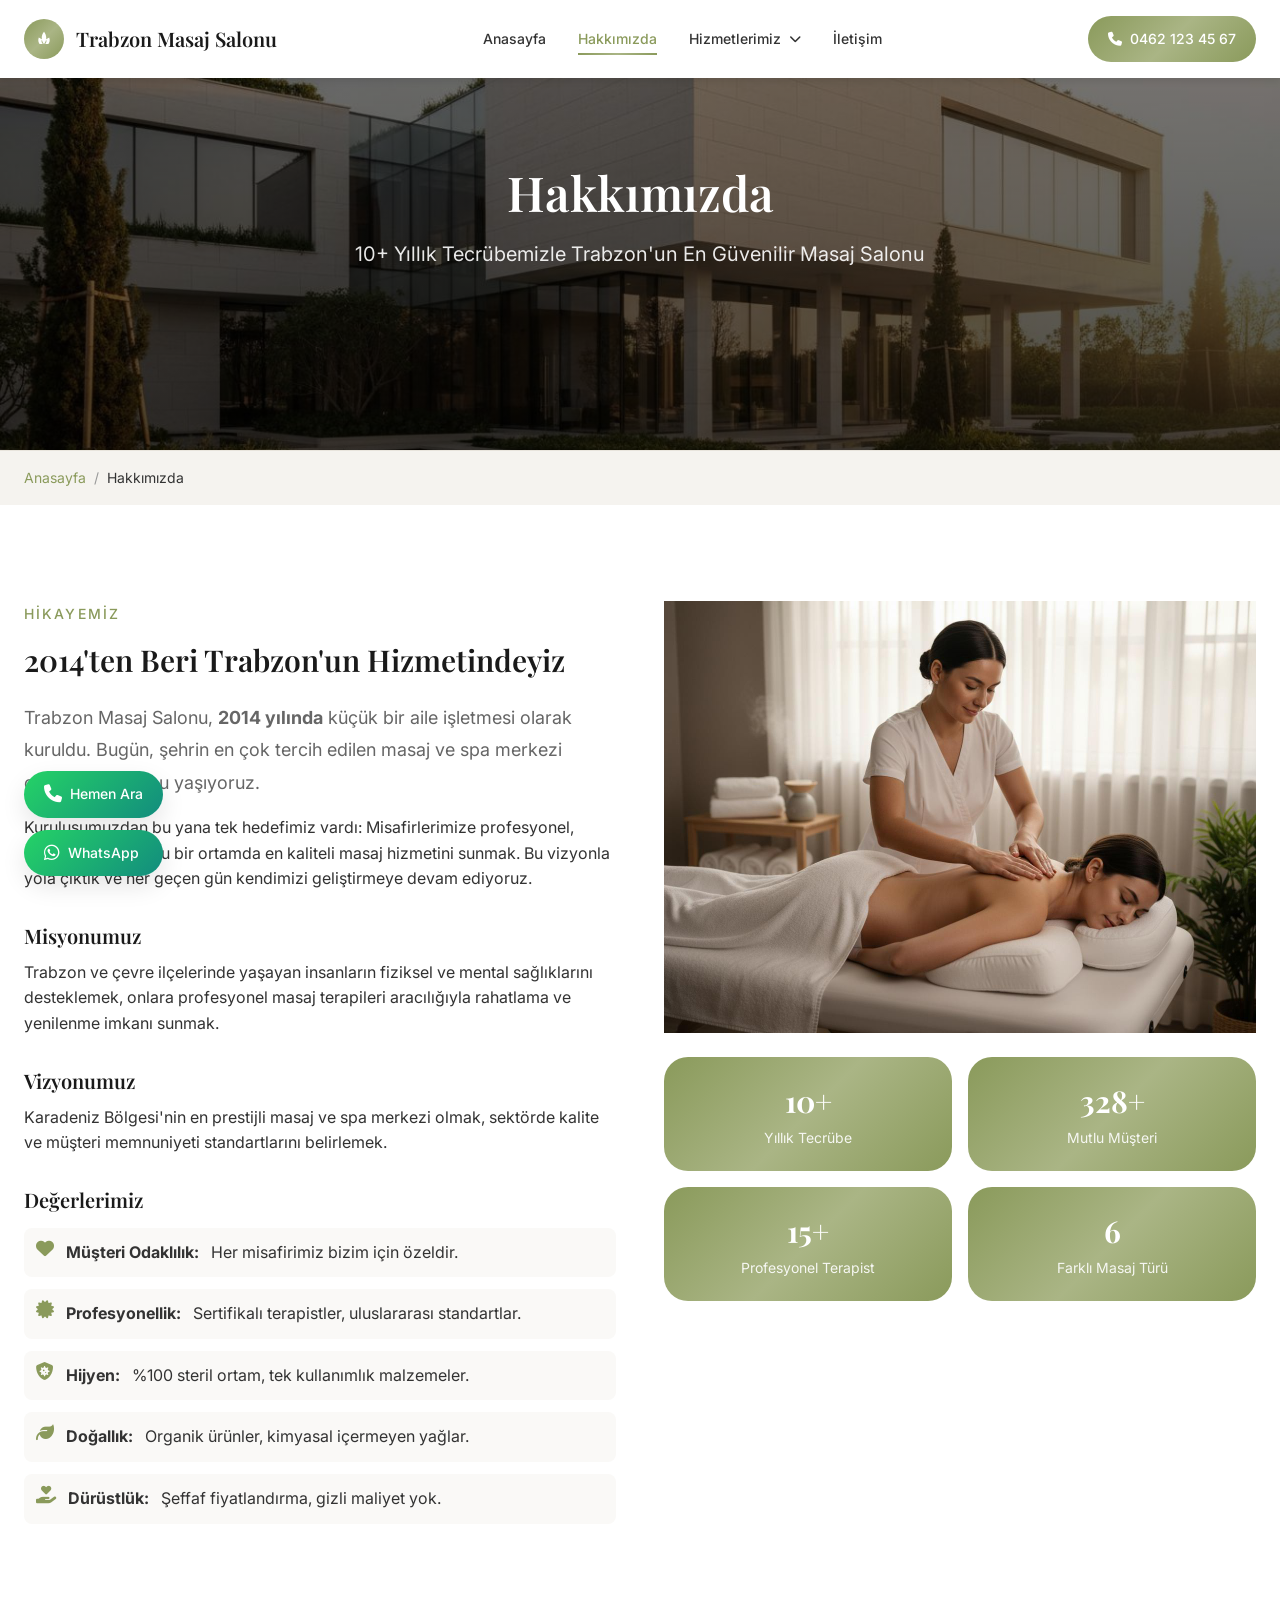
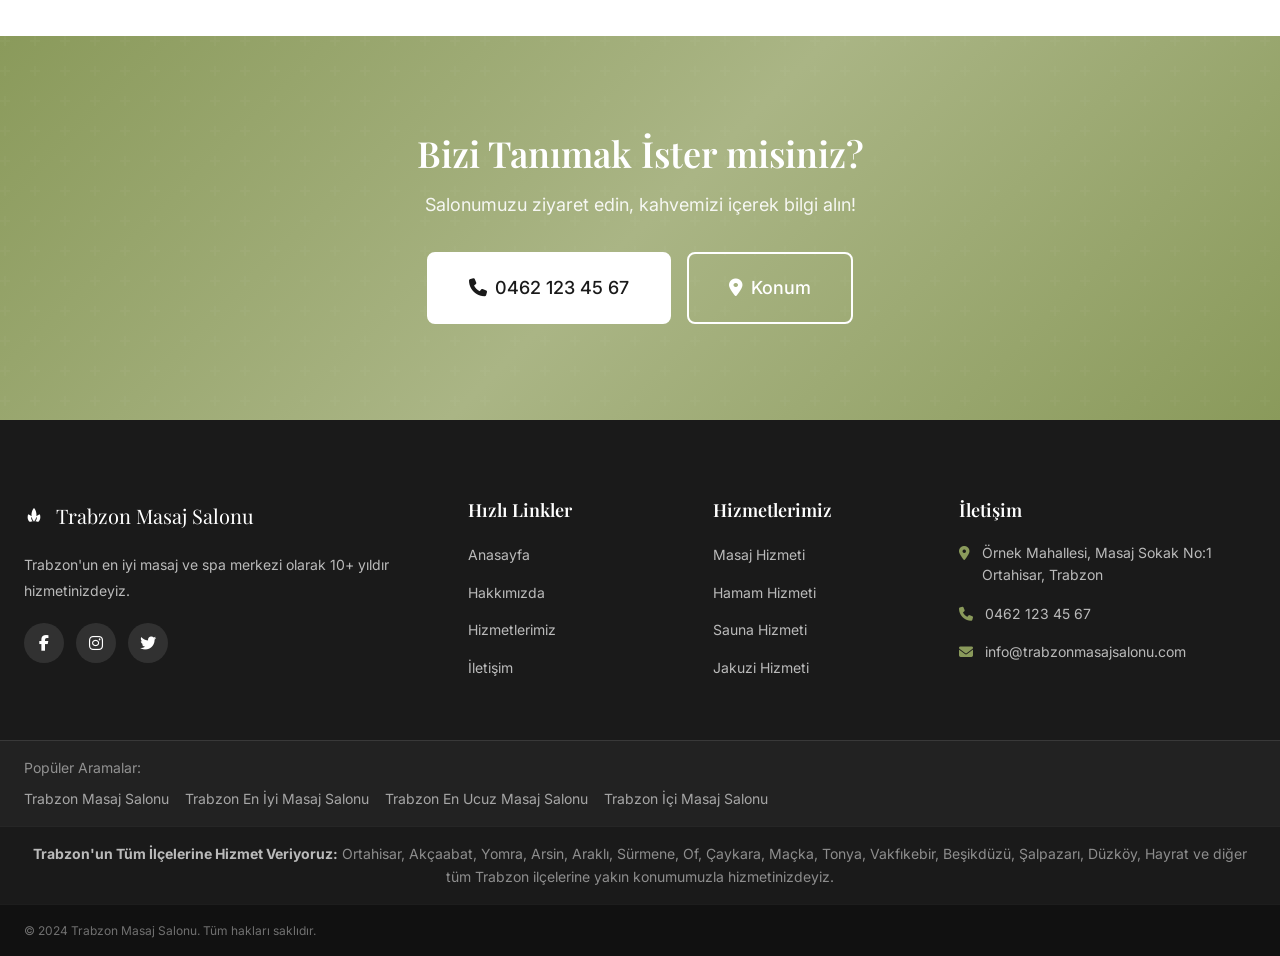
==== commit f5d27872: "Hakkımızda ekibi kaldırıldı ve lotus ikonu eklendi" ====
--- a/hakkimizda.html
+++ b/hakkimizda.html
@@ -34,7 +34,7 @@
         <div class="container">
             <nav class="navbar">
                 <a href="/" class="logo">
-                    <span class="logo-icon"><i class="fas fa-spa"></i></span>
+                    <span class="logo-icon"><svg xmlns="http://www.w3.org/2000/svg" viewBox="0 0 24 24" fill="currentColor" width="1em" height="1em"><path d="M12 2.3s-3 3-3 8.7c0 4.1 2.3 6.6 3 8 0.7-1.4 3-3.9 3-8 0-5.7-3-8.7-3-8.7zm-2.5 10.3c-2.3-1.6-4.5-2.6-4.5-2.6-1.5 4.3 0 7.3 1.2 8.5 2.5 0.7 4.1-0.2 4.1-0.2-1.7-1.9-2.3-4-0.8-5.7zm5 0c1.5 1.7 0.9 3.8-0.8 5.7 0 0 1.6 0.9 4.1 0.2 1.2-1.2 2.7-4.2 1.2-8.5 0 0-2.2 1-4.5 2.6z"/></svg></span>
                     <span class="logo-text">Trabzon Masaj Salonu</span>
                 </a>
                 <button class="mobile-menu-toggle" id="mobileMenuToggle" aria-label="Menüyü Aç/Kapat">
@@ -127,41 +127,7 @@
         </div>
     </section>
 
-    <section class="team section-padding bg-light">
-        <div class="container">
-            <div class="section-header">
-                <span class="section-subtitle">Ekibimiz</span>
-                <h2 class="section-title">Profesyonel Terapistlerimiz</h2>
-                <p class="section-description">Uzman kadromuzla tanışın</p>
-            </div>
-            <div class="team-grid">
-                <div class="team-card">
-                    <img src="images/team-1.jpg" alt="Ahmet Yılmaz - Baş Terapist" loading="lazy">
-                    <h4>Ahmet Yılmaz</h4>
-                    <p>Baş Terapist</p>
-                    <span>15+ Yıllık Deneyim</span>
-                </div>
-                <div class="team-card">
-                    <img src="images/team-2.jpg" alt="Zeynep Kaya - Aromaterapi Uzmanı" loading="lazy">
-                    <h4>Zeynep Kaya</h4>
-                    <p>Aromaterapi Uzmanı</p>
-                    <span>10+ Yıllık Deneyim</span>
-                </div>
-                <div class="team-card">
-                    <img src="images/team-3.jpg" alt="Mehmet Demir - Spor Masajı Uzmanı" loading="lazy">
-                    <h4>Mehmet Demir</h4>
-                    <p>Spor Masajı Uzmanı</p>
-                    <span>8+ Yıllık Deneyim</span>
-                </div>
-                <div class="team-card">
-                    <img src="images/team-4.jpg" alt="Selin Yıldız - Hamam ve Spa Uzmanı" loading="lazy">
-                    <h4>Selin Yıldız</h4>
-                    <p>Hamam ve Spa Uzmanı</p>
-                    <span>7+ Yıllık Deneyim</span>
-                </div>
-            </div>
-        </div>
-    </section>
+
 
     <section class="cta section-padding">
         <div class="container">
@@ -181,7 +147,7 @@
             <div class="container">
                 <div class="footer-grid">
                     <div class="footer-col footer-about">
-                        <a href="/" class="footer-logo"><i class="fas fa-spa"></i><span>Trabzon Masaj Salonu</span></a>
+                        <a href="/" class="footer-logo"><svg xmlns="http://www.w3.org/2000/svg" viewBox="0 0 24 24" fill="currentColor" width="1em" height="1em"><path d="M12 2.3s-3 3-3 8.7c0 4.1 2.3 6.6 3 8 0.7-1.4 3-3.9 3-8 0-5.7-3-8.7-3-8.7zm-2.5 10.3c-2.3-1.6-4.5-2.6-4.5-2.6-1.5 4.3 0 7.3 1.2 8.5 2.5 0.7 4.1-0.2 4.1-0.2-1.7-1.9-2.3-4-0.8-5.7zm5 0c1.5 1.7 0.9 3.8-0.8 5.7 0 0 1.6 0.9 4.1 0.2 1.2-1.2 2.7-4.2 1.2-8.5 0 0-2.2 1-4.5 2.6z"/></svg><span>Trabzon Masaj Salonu</span></a>
                         <p class="footer-text">Trabzon'un en iyi masaj ve spa merkezi olarak 10+ yıldır hizmetinizdeyiz.</p>
                         <div class="footer-social">
                             <a href="#" aria-label="Facebook"><i class="fab fa-facebook-f"></i></a>
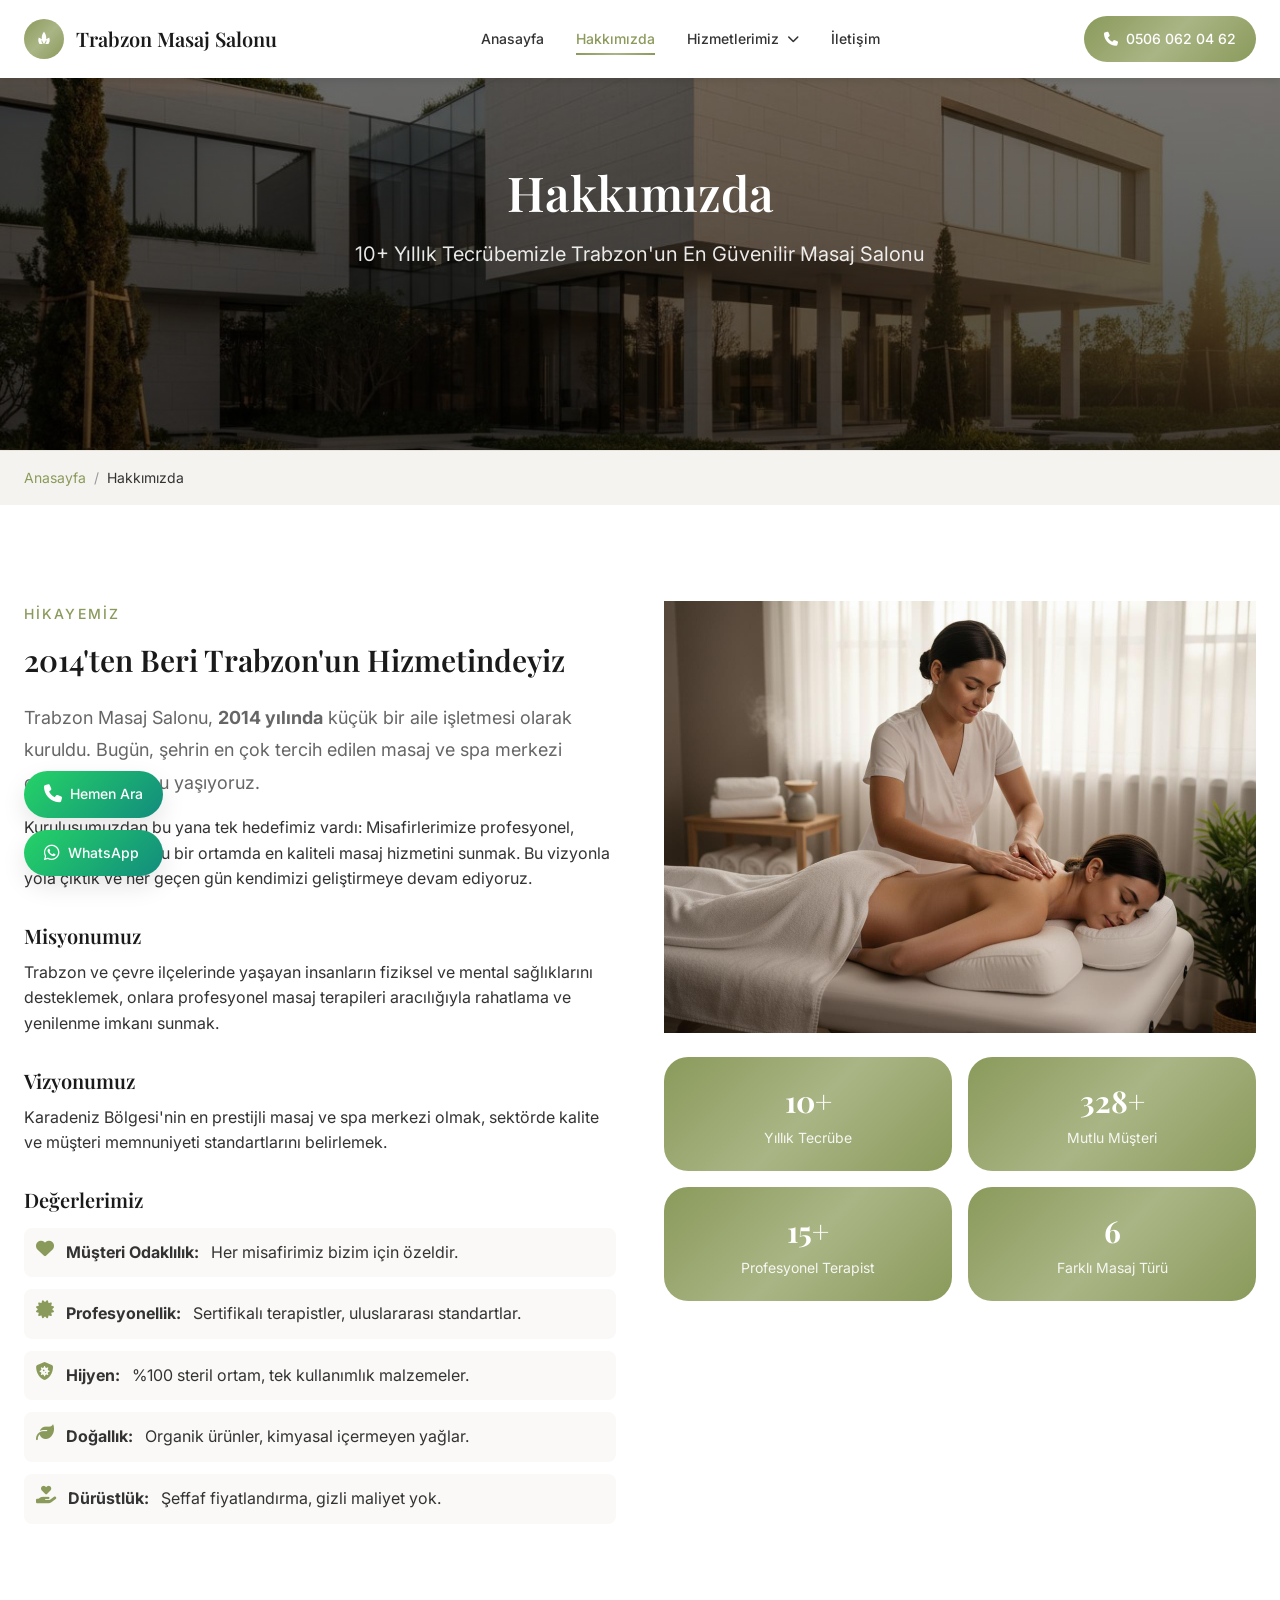
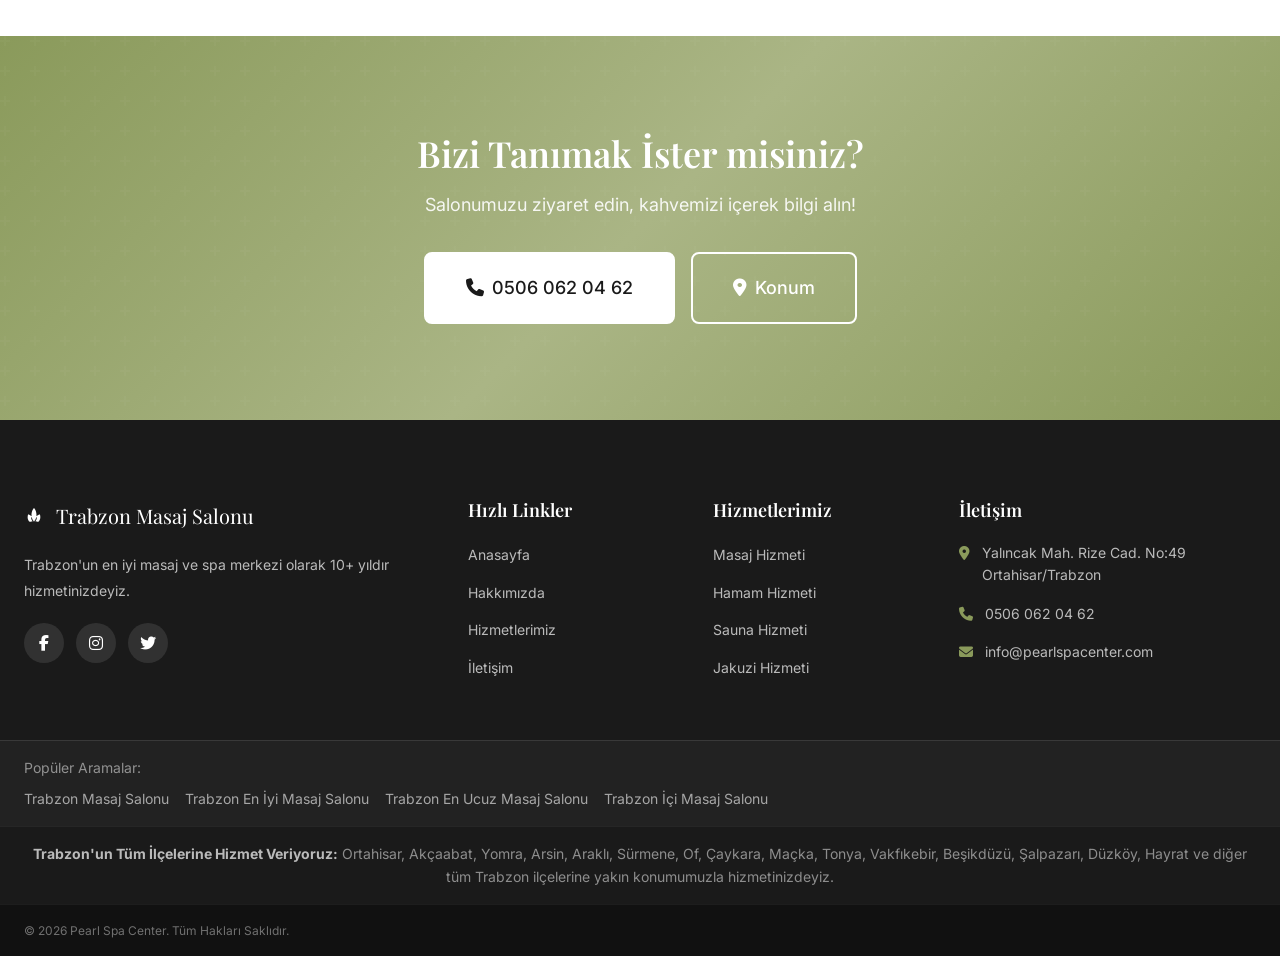
==== commit 45a1be02: "İletişim bilgileri ve footer Pearl Spa Center olarak güncellendi" ====
--- a/hakkimizda.html
+++ b/hakkimizda.html
@@ -28,6 +28,7 @@
         }
     }
     </script>
+    <link rel="icon" type="image/svg+xml" href="/favicon.svg">
 </head>
 <body>
     <header class="header scrolled" id="header">
@@ -54,7 +55,7 @@
                     </li>
                     <li class="nav-item"><a href="iletisim" class="nav-link">İletişim</a></li>
                 </ul>
-                <a href="tel:+904621234567" class="header-phone"><i class="fas fa-phone"></i><span>0462 123 45 67</span></a>
+                <a href="tel:+905060620462" class="header-phone"><i class="fas fa-phone"></i><span>0506 062 04 62</span></a>
             </nav>
         </div>
     </header>
@@ -135,7 +136,7 @@
                 <h2 class="cta-title">Bizi Tanımak İster misiniz?</h2>
                 <p class="cta-text">Salonumuzu ziyaret edin, kahvemizi içerek bilgi alın!</p>
                 <div class="cta-buttons">
-                    <a href="tel:+904621234567" class="btn btn-white btn-large"><i class="fas fa-phone"></i> 0462 123 45 67</a>
+                    <a href="tel:+905060620462" class="btn btn-white btn-large"><i class="fas fa-phone"></i> 0506 062 04 62</a>
                     <a href="iletisim" class="btn btn-outline-white btn-large"><i class="fas fa-map-marker-alt"></i> Konum</a>
                 </div>
             </div>
@@ -176,9 +177,9 @@
                     <div class="footer-col">
                         <h4 class="footer-title">İletişim</h4>
                         <ul class="footer-contact">
-                            <li><i class="fas fa-map-marker-alt"></i><span>Örnek Mahallesi, Masaj Sokak No:1<br>Ortahisar, Trabzon</span></li>
-                            <li><i class="fas fa-phone"></i><a href="tel:+904621234567">0462 123 45 67</a></li>
-                            <li><i class="fas fa-envelope"></i><a href="mailto:info@trabzonmasajsalonu.com">info@trabzonmasajsalonu.com</a></li>
+                            <li><i class="fas fa-map-marker-alt"></i><span>Yalıncak Mah. Rize Cad. No:49 Ortahisar/Trabzon</span></li>
+                            <li><i class="fas fa-phone"></i><a href="tel:+905060620462">0506 062 04 62</a></li>
+                            <li><i class="fas fa-envelope"></i><a href="mailto:info@pearlspacenter.com">info@pearlspacenter.com</a></li>
                         </ul>
                     </div>
                 </div>
@@ -202,14 +203,14 @@
         </div>
         <div class="footer-bottom">
             <div class="container">
-                <p class="copyright">&copy; 2024 Trabzon Masaj Salonu. Tüm hakları saklıdır.</p>
+                <p class="copyright">&copy; 2026 Pearl Spa Center. Tüm Hakları Saklıdır.</p>
             </div>
         </div>
     </footer>
 
     <div class="fixed-contact-buttons">
-        <a href="tel:+904621234567" class="fixed-btn fixed-call" aria-label="Hemen Ara"><i class="fas fa-phone"></i><span class="fixed-btn-text">Hemen Ara</span></a>
-        <a href="https://wa.me/905551234567" class="fixed-btn fixed-whatsapp" target="_blank" rel="noopener noreferrer" aria-label="WhatsApp"><i class="fab fa-whatsapp"></i><span class="fixed-btn-text">WhatsApp</span></a>
+        <a href="tel:+905060620462" class="fixed-btn fixed-call" aria-label="Hemen Ara"><i class="fas fa-phone"></i><span class="fixed-btn-text">Hemen Ara</span></a>
+        <a href="https://wa.me/905411229522" class="fixed-btn fixed-whatsapp" target="_blank" rel="noopener noreferrer" aria-label="WhatsApp"><i class="fab fa-whatsapp"></i><span class="fixed-btn-text">WhatsApp</span></a>
     </div>
 
     <button class="back-to-top" id="backToTop" aria-label="Yukarı Çık"><i class="fas fa-chevron-up"></i></button>
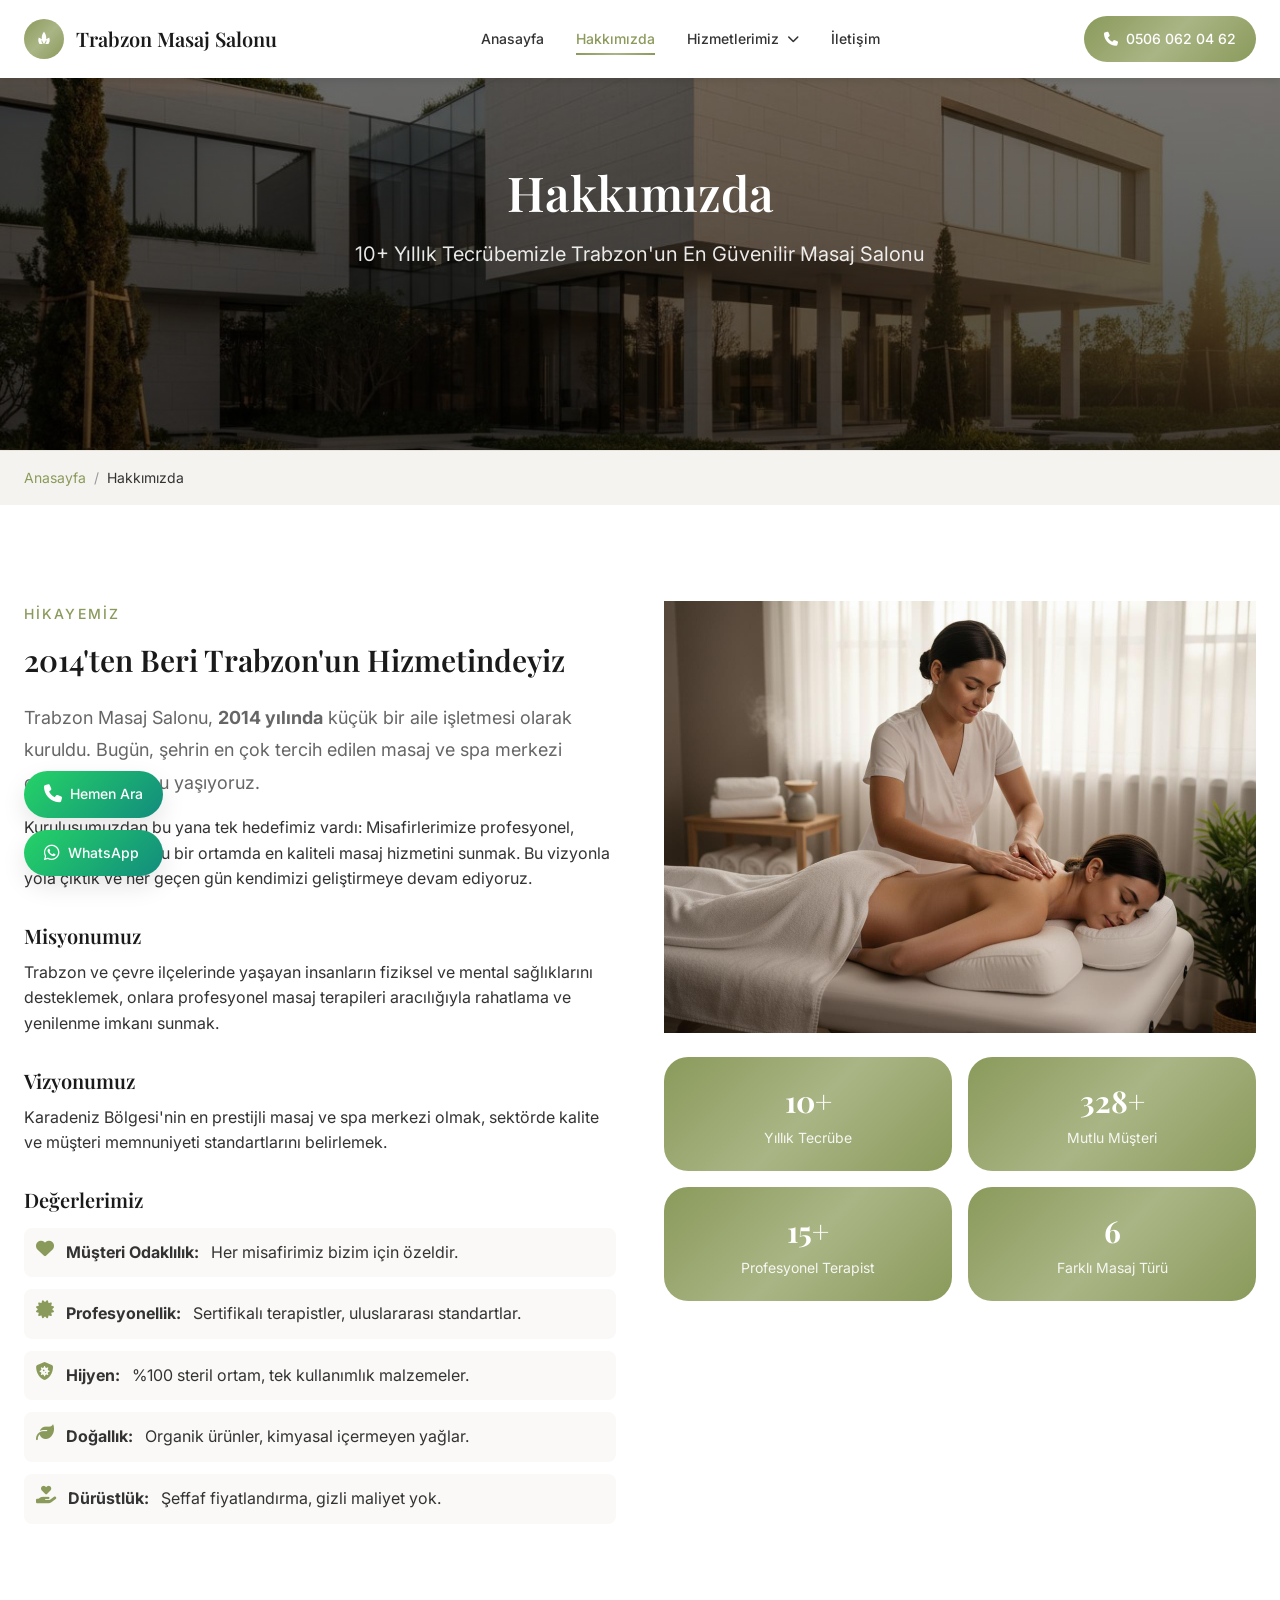
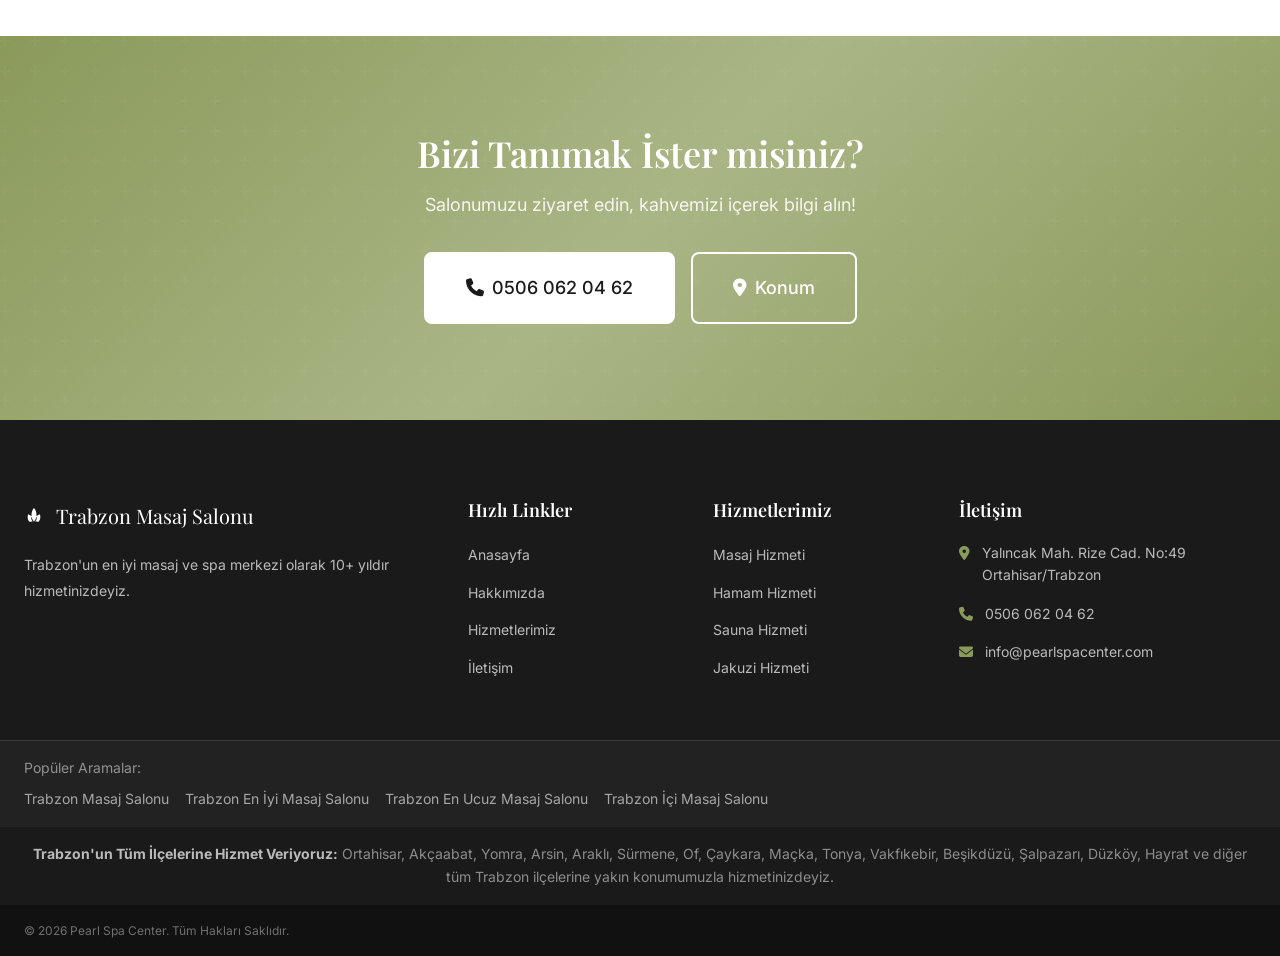
==== commit 179f65df: "Footer sosyal medya ikonları kaldırıldı" ====
--- a/hakkimizda.html
+++ b/hakkimizda.html
@@ -128,8 +128,6 @@
         </div>
     </section>
 
-
-
     <section class="cta section-padding">
         <div class="container">
             <div class="cta-content">
@@ -150,11 +148,7 @@
                     <div class="footer-col footer-about">
                         <a href="/" class="footer-logo"><svg xmlns="http://www.w3.org/2000/svg" viewBox="0 0 24 24" fill="currentColor" width="1em" height="1em"><path d="M12 2.3s-3 3-3 8.7c0 4.1 2.3 6.6 3 8 0.7-1.4 3-3.9 3-8 0-5.7-3-8.7-3-8.7zm-2.5 10.3c-2.3-1.6-4.5-2.6-4.5-2.6-1.5 4.3 0 7.3 1.2 8.5 2.5 0.7 4.1-0.2 4.1-0.2-1.7-1.9-2.3-4-0.8-5.7zm5 0c1.5 1.7 0.9 3.8-0.8 5.7 0 0 1.6 0.9 4.1 0.2 1.2-1.2 2.7-4.2 1.2-8.5 0 0-2.2 1-4.5 2.6z"/></svg><span>Trabzon Masaj Salonu</span></a>
                         <p class="footer-text">Trabzon'un en iyi masaj ve spa merkezi olarak 10+ yıldır hizmetinizdeyiz.</p>
-                        <div class="footer-social">
-                            <a href="#" aria-label="Facebook"><i class="fab fa-facebook-f"></i></a>
-                            <a href="#" aria-label="Instagram"><i class="fab fa-instagram"></i></a>
-                            <a href="#" aria-label="Twitter"><i class="fab fa-twitter"></i></a>
-                        </div>
+                        
                     </div>
                     <div class="footer-col">
                         <h4 class="footer-title">Hızlı Linkler</h4>
